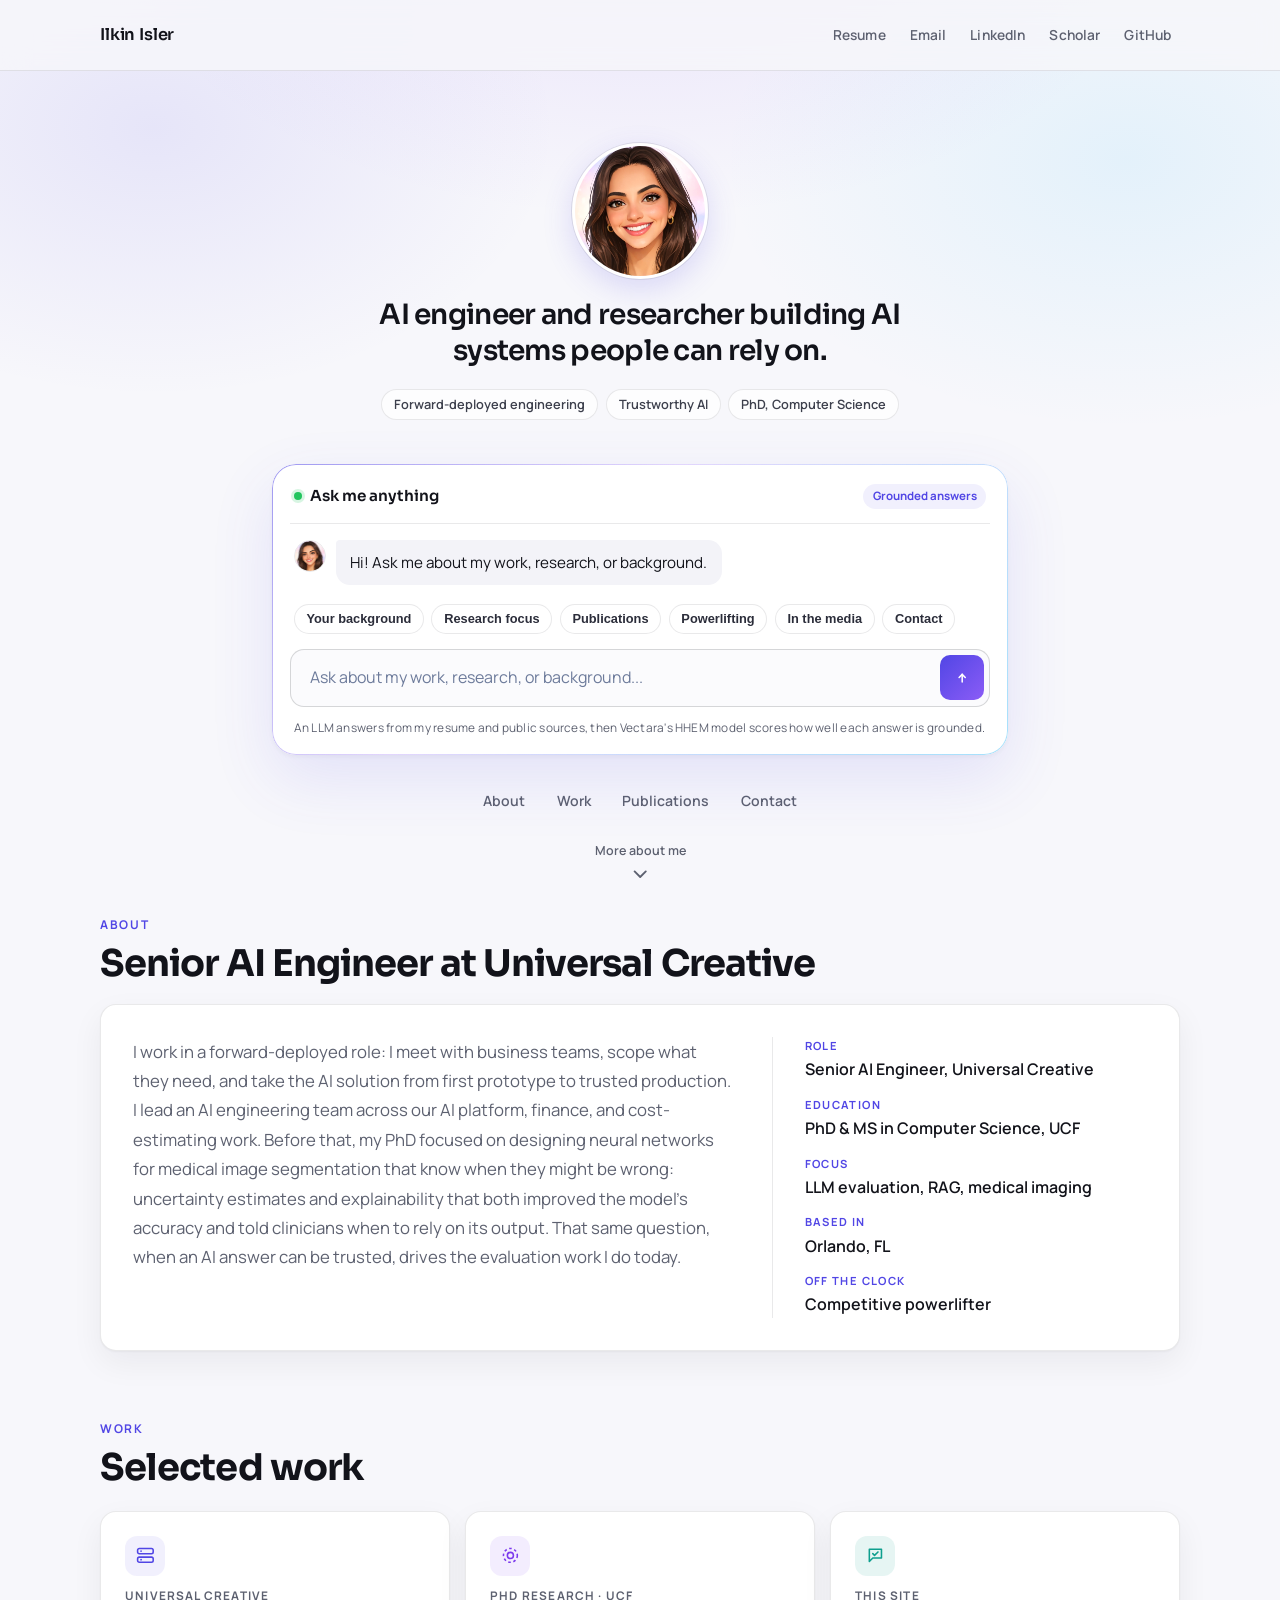
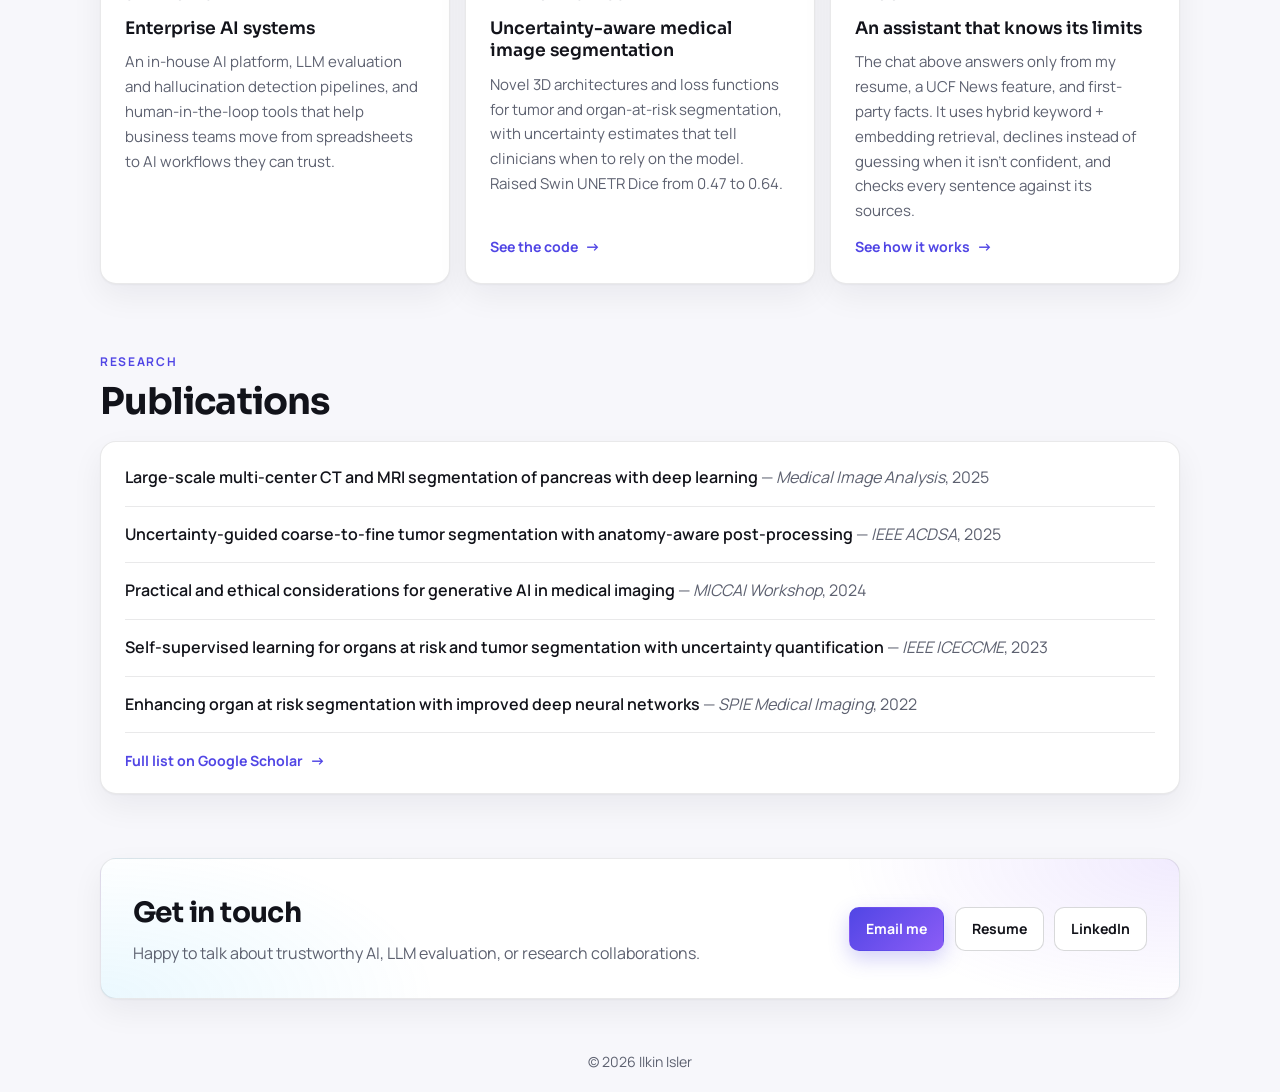
==== index.html @ 2ed6d200 "Add a 'More about me' scroll cue that fades once the visitor scrolls Co-Authored-By: Claude Opus 5.5" ====
<!doctype html>
<html lang="en">
<head>
  <meta charset="utf-8">
  <meta http-equiv="X-UA-Compatible" content="IE=edge">
  <meta name="viewport" content="width=device-width, initial-scale=1">
  <title>Ilkin Isler | AI Engineer &amp; Researcher</title>
  <meta name="description" content="Ilkin Isler is an AI engineer and researcher working on trustworthy AI, LLM evaluation, and medical imaging.">

  <link rel="apple-touch-icon" sizes="180x180" href="favicons/apple-icon-180x180.png">
  <link rel="icon" type="image/png" sizes="32x32" href="favicons/favicon-32x32.png">
  <link rel="icon" type="image/png" sizes="16x16" href="favicons/favicon-16x16.png">
  <meta name="theme-color" content="#f7f7fb">

  <link rel="preconnect" href="https://fonts.googleapis.com">
  <link rel="preconnect" href="https://fonts.gstatic.com" crossorigin>
  <link href="https://fonts.googleapis.com/css2?family=Manrope:wght@400;500;600;700;800&family=Sora:wght@500;600;700;800&display=swap" rel="stylesheet">

  <link rel="stylesheet" href="css/main.css?v=20261013w">
  <script src="js/chat-config.js?v=20261013w"></script>
  <script src="js/main.js?v=20261013w" defer></script>
</head>
<body data-page="home">
  <div data-include="navbar.html"></div>

  <main class="page-frame" id="top">
    <div class="site-shell">
      <section class="hero" aria-label="Introduction and assistant">
        <div class="hero-intro">
          <div class="hero-visual">
            <img src="assets/avatar-main.jpg" alt="Portrait of Ilkin Isler">
          </div>
          <h1 class="hero-title">AI engineer and researcher building AI systems people can rely on.</h1>
          <ul class="hero-tags" aria-label="Focus areas">
            <li>Forward-deployed engineering</li>
            <li>Trustworthy AI</li>
            <li>PhD, Computer Science</li>
          </ul>
        </div>

        <div class="chat-panel" id="chat" data-bio-chatbot>
          <div class="chat-panel-head">
            <span class="chat-status" aria-hidden="true"></span>
            <span class="chat-panel-title">Ask me anything</span>
            <span class="chat-panel-badge">Grounded answers</span>
          </div>

          <div class="chat-welcome">
            <img class="chat-avatar" src="assets/avatar-main.jpg" alt="" aria-hidden="true">
            <p class="chat-intro" data-chat-intro>
              Hi! Ask me about my work, research, or background.
            </p>
          </div>

          <ul class="chat-log" data-chat-log aria-live="polite" aria-label="Chat messages" hidden></ul>

          <div class="chat-suggestions" aria-label="Suggested questions">
            <button type="button" class="command-shortcut" data-chat-suggestion="Can you tell me about your background?">Your background</button>
            <button type="button" class="command-shortcut" data-chat-suggestion="What is your research focus?">Research focus</button>
            <button type="button" class="command-shortcut" data-chat-suggestion="Where can I see your publications?">Publications</button>
            <button type="button" class="command-shortcut" data-chat-suggestion="How much can you deadlift?">Powerlifting</button>
            <button type="button" class="command-shortcut" data-chat-suggestion="Where can I see your media links?">In the media</button>
            <button type="button" class="command-shortcut" data-chat-suggestion="How can I contact you?">Contact</button>
          </div>

          <form class="chat-form" data-chat-form>
            <label class="sr-only" for="chat-input">Ask a question</label>
            <input id="chat-input" class="chat-input" data-chat-input type="text" placeholder="Ask about my work, research, or background..." autocomplete="off" required>
            <button class="chat-send" type="submit" aria-label="Send message">
              <svg viewBox="0 0 24 24" fill="none" aria-hidden="true">
                <path d="M12 17V7" stroke="currentColor" stroke-width="2" stroke-linecap="round"/>
                <path d="M8 11l4-4 4 4" stroke="currentColor" stroke-width="2" stroke-linecap="round" stroke-linejoin="round"/>
              </svg>
            </button>
          </form>

          <p class="chat-source-note" data-chat-source-note>
            Answers come only from my resume, a UCF News feature, and first-party facts, and it says so when it doesn&rsquo;t know.
          </p>
        </div>

        <nav class="jump-nav" aria-label="Page sections">
          <a href="#now">About</a>
          <a href="#work">Work</a>
          <a href="#publications">Publications</a>
          <a href="#contact">Contact</a>
        </nav>

        <a class="scroll-cue" href="#now" aria-label="Scroll down to learn more">
          <span>More about me</span>
          <svg viewBox="0 0 24 24" fill="none" aria-hidden="true">
            <path d="M6 9l6 6 6-6" stroke="currentColor" stroke-width="2" stroke-linecap="round" stroke-linejoin="round"/>
          </svg>
        </a>
      </section>

      <section class="section reveal" id="now" aria-labelledby="now-title">
        <span class="section-eyebrow">About</span>
        <h2 class="section-title" id="now-title">Senior AI Engineer at Universal Creative</h2>

        <div class="card about-card">
          <p class="about-text">
            I work in a forward-deployed role: I meet with business teams, scope what they need, and take the AI
            solution from first prototype to trusted production. I lead an AI engineering team across our AI platform,
            finance, and cost-estimating work. Before that, my PhD focused on designing neural networks for medical image
            segmentation that know when they might be wrong: uncertainty estimates and explainability that both improved
            the model's accuracy and told clinicians when to rely on its output. That same question, when an AI answer
            can be trusted, drives the evaluation work I do today.
          </p>

          <dl class="about-facts" aria-label="At a glance">
            <div><dt>Role</dt><dd>Senior AI Engineer, Universal Creative</dd></div>
            <div><dt>Education</dt><dd>PhD &amp; MS in Computer Science, UCF</dd></div>
            <div><dt>Focus</dt><dd>LLM evaluation, RAG, medical imaging</dd></div>
            <div><dt>Based in</dt><dd>Orlando, FL</dd></div>
            <div><dt>Off the clock</dt><dd>Competitive powerlifter</dd></div>
          </dl>
        </div>
      </section>

      <section class="section reveal" id="work" aria-labelledby="work-title">
        <span class="section-eyebrow">Work</span>
        <h2 class="section-title" id="work-title">Selected work</h2>

        <div class="feature-grid">
          <article class="card feature-card">
            <span class="feature-icon" aria-hidden="true"><svg viewBox="0 0 24 24" fill="none"><rect x="3" y="4" width="18" height="6" rx="2" stroke="currentColor" stroke-width="1.8"/><rect x="3" y="14" width="18" height="6" rx="2" stroke="currentColor" stroke-width="1.8"/><circle cx="7" cy="7" r="1" fill="currentColor"/><circle cx="7" cy="17" r="1" fill="currentColor"/></svg></span>
            <span class="feature-meta">Universal Creative</span>
            <h3 class="feature-name">Enterprise AI systems</h3>
            <p class="feature-text">
              An in-house AI platform, LLM evaluation and hallucination detection pipelines, and human-in-the-loop tools
              that help business teams move from spreadsheets to AI workflows they can trust.
            </p>
          </article>

          <article class="card feature-card">
            <span class="feature-icon violet" aria-hidden="true"><svg viewBox="0 0 24 24" fill="none"><circle cx="12" cy="12" r="8" stroke="currentColor" stroke-width="1.8" stroke-dasharray="3 3"/><circle cx="12" cy="12" r="3.5" stroke="currentColor" stroke-width="1.8"/></svg></span>
            <span class="feature-meta">PhD research &middot; UCF</span>
            <h3 class="feature-name">Uncertainty-aware medical image segmentation</h3>
            <p class="feature-text">
              Novel 3D architectures and loss functions for tumor and organ-at-risk segmentation, with uncertainty
              estimates that tell clinicians when to rely on the model. Raised Swin UNETR Dice from 0.47 to 0.64.
            </p>
            <a class="card-link" href="https://github.com/ilkinisler/CoarseToFineSegmentation" target="_blank" rel="noopener">See the code</a>
          </article>

          <article class="card feature-card">
            <span class="feature-icon teal" aria-hidden="true"><svg viewBox="0 0 24 24" fill="none"><path d="M5 5h14v10H9l-4 4V5z" stroke="currentColor" stroke-width="1.8" stroke-linejoin="round"/><path d="M9 10l2 2 4-4" stroke="currentColor" stroke-width="1.8" stroke-linecap="round" stroke-linejoin="round"/></svg></span>
            <span class="feature-meta">This site</span>
            <h3 class="feature-name">An assistant that knows its limits</h3>
            <p class="feature-text">
              The chat above answers only from my resume, a UCF News feature, and first-party facts. It uses hybrid
              keyword + embedding retrieval, declines instead of guessing when it isn't confident, and checks every
              sentence against its sources.
            </p>
            <a class="card-link" href="https://github.com/ilkinisler/ilkinisler.github.io" target="_blank" rel="noopener">See how it works</a>
          </article>
        </div>
      </section>

      <section class="section reveal" id="publications" aria-labelledby="publications-title">
        <span class="section-eyebrow">Research</span>
        <h2 class="section-title" id="publications-title">Publications</h2>

        <div class="card content-card">
          <ul class="timeline">
            <li><a href="https://doi.org/10.1016/j.media.2024.103382" target="_blank" rel="noopener">Large-scale multi-center CT and MRI segmentation of pancreas with deep learning</a> &mdash; <em>Medical Image Analysis</em>, 2025</li>
            <li><a href="https://doi.org/10.48550/arXiv.2504.12215" target="_blank" rel="noopener">Uncertainty-guided coarse-to-fine tumor segmentation with anatomy-aware post-processing</a> &mdash; <em>IEEE ACDSA</em>, 2025</li>
            <li><a href="https://doi.org/10.1007/978-3-031-72787-0_17" target="_blank" rel="noopener">Practical and ethical considerations for generative AI in medical imaging</a> &mdash; <em>MICCAI Workshop</em>, 2024</li>
            <li><a href="https://doi.org/10.1109/ICECCME57830.2023.10252269" target="_blank" rel="noopener">Self-supervised learning for organs at risk and tumor segmentation with uncertainty quantification</a> &mdash; <em>IEEE ICECCME</em>, 2023</li>
            <li><a href="https://doi.org/10.1117/12.2611498" target="_blank" rel="noopener">Enhancing organ at risk segmentation with improved deep neural networks</a> &mdash; <em>SPIE Medical Imaging</em>, 2022</li>
          </ul>
          <a class="card-link" href="https://scholar.google.com/citations?user=ZgPdlJ0AAAAJ&amp;hl=en" target="_blank" rel="noopener">Full list on Google Scholar</a>
        </div>
      </section>

      <section class="section reveal" id="contact" aria-label="Contact">
        <div class="card contact-band">
          <div>
            <h2 class="cta-title">Get in touch</h2>
            <p class="cta-copy">Happy to talk about trustworthy AI, LLM evaluation, or research collaborations.</p>
          </div>
          <div class="cta-actions">
            <a class="button primary" href="mailto:ilkinisler@gmail.com">Email me</a>
            <a class="button secondary" href="assets/Ilkin_Isler_Resume.pdf" target="_blank" rel="noopener">Resume</a>
            <a class="button secondary" href="https://www.linkedin.com/in/ilkinsevgiisler" target="_blank" rel="noopener">LinkedIn</a>
          </div>
        </div>
      </section>

    </div>
  </main>

  <div data-include="footer.html"></div>
</body>
</html>
---- css/main.css ----
:root {
  --bg: #f8f9ff;
  --bg-soft: #f2f5ff;
  --surface: rgba(255, 255, 255, 0.8);
  --surface-strong: #ffffff;
  --text: #111a2c;
  --text-muted: #54617a;
  --line: rgba(16, 28, 52, 0.14);
  --line-strong: rgba(16, 28, 52, 0.24);
  --accent: #2f73ff;
  --accent-cyan: #4ac2ff;
  --accent-rose: #ff709f;
  --accent-gold: #ffb661;
  --shadow-lg: 0 24px 56px rgba(16, 28, 52, 0.14);
  --shadow-md: 0 14px 32px rgba(16, 28, 52, 0.11);
  --shadow-sm: 0 8px 18px rgba(16, 28, 52, 0.1);
  --radius-xl: 32px;
  --radius-lg: 22px;
  --radius-md: 16px;
  --radius-sm: 12px;
  --content-width: 1180px;
  --transition: 220ms ease;
}

* {
  box-sizing: border-box;
}

html {
  scroll-behavior: smooth;
}

body {
  margin: 0;
  min-height: 100vh;
  font-family: "Manrope", "Segoe UI", sans-serif;
  color: var(--text);
  background:
    radial-gradient(56rem 32rem at 6% 12%, rgba(106, 185, 255, 0.26), transparent 58%),
    radial-gradient(42rem 30rem at 95% 18%, rgba(255, 127, 194, 0.22), transparent 60%),
    radial-gradient(32rem 24rem at 52% 84%, rgba(255, 192, 117, 0.2), transparent 62%),
    linear-gradient(180deg, #fbfdff 0%, #f5f7ff 100%);
  line-height: 1.58;
}

body.no-scroll {
  overflow: hidden;
}

::selection {
  background: rgba(47, 115, 255, 0.1);
}

img {
  max-width: 100%;
  display: block;
}

a {
  color: inherit;
  text-decoration: none;
}

a:focus-visible,
button:focus-visible,
input:focus-visible {
  outline: 3px solid rgba(47, 115, 255, 0.45);
  outline-offset: 3px;
}

.sr-only {
  position: absolute;
  width: 1px;
  height: 1px;
  padding: 0;
  margin: -1px;
  overflow: hidden;
  clip: rect(0, 0, 0, 0);
  white-space: nowrap;
  border: 0;
}

.site-shell {
  width: min(var(--content-width), calc(100% - 2.4rem));
  margin-inline: auto;
}

.page-frame {
  padding-top: calc(var(--header-offset, 0px) + 0.5rem);
  padding-bottom: 1.8rem;
}

.section {
  margin-top: clamp(2.2rem, 4vw, 4.2rem);
}

.hero + .section {
  margin-top: clamp(1.15rem, 2vw, 1.9rem);
}

.section-eyebrow {
  display: inline-flex;
  align-items: center;
  gap: 0.5rem;
  border-radius: 999px;
  border: 1px solid rgba(68, 81, 111, 0.2);
  background: rgba(255, 255, 255, 0.82);
  color: #44516f;
  font-size: 0.78rem;
  font-weight: 700;
  letter-spacing: 0.1em;
  text-transform: uppercase;
  padding: 0.35rem 0.74rem;
}

.section-title {
  margin: 0.92rem 0 0.8rem;
  font-family: "Sora", "Avenir Next", sans-serif;
  font-size: clamp(1.7rem, 3vw, 2.5rem);
  line-height: 1.16;
  letter-spacing: -0.02em;
  font-weight: 600;
}

.section-lead {
  margin: 0;
  color: var(--text-muted);
  max-width: 72ch;
}

.card {
  border: 1px solid var(--line);
  border-radius: var(--radius-lg);
  background: var(--surface);
  box-shadow: var(--shadow-md);
  backdrop-filter: blur(10px);
}

.reveal {
  opacity: 0;
  transform: translateY(20px);
  transition: opacity 540ms ease, transform 540ms ease;
}

.reveal.is-visible {
  opacity: 1;
  transform: translateY(0);
}

.site-header {
  position: fixed;
  inset: 0 0 auto 0;
  z-index: 90;
  background: rgba(248, 250, 255, 0.84);
  backdrop-filter: blur(14px);
  border-bottom: 1px solid rgba(26, 37, 62, 0.12);
}

.nav-wrap {
  min-height: 4.4rem;
  display: flex;
  align-items: center;
  justify-content: space-between;
  gap: 1rem;
}

.brand {
  display: inline-flex;
  align-items: center;
  gap: 0.65rem;
  font-family: "Sora", "Avenir Next", sans-serif;
  font-size: 1.02rem;
  font-weight: 650;
  letter-spacing: -0.01em;
  color: #111a2c;
}

.brand-dot {
  width: 1.1rem;
  height: 1.1rem;
  border-radius: 50%;
  background: linear-gradient(145deg, var(--accent), var(--accent-rose));
  box-shadow: 0 0 0 8px rgba(47, 115, 255, 0.08);
}

.nav-toggle {
  display: none;
  width: 2.7rem;
  height: 2.7rem;
  border: 1px solid var(--line);
  border-radius: 999px;
  background: rgba(255, 255, 255, 0.9);
  color: #1a2647;
  align-items: center;
  justify-content: center;
  cursor: pointer;
}

.nav-toggle-line {
  display: block;
  width: 1.05rem;
  height: 2px;
  border-radius: 20px;
  background: #1a2340;
  transition: transform var(--transition), opacity var(--transition);
}

.nav-toggle-line + .nav-toggle-line {
  margin-top: 4px;
}

.site-nav {
  display: flex;
  align-items: center;
  gap: 0.38rem;
  flex-wrap: nowrap;
  justify-content: flex-end;
}

.site-nav-link {
  border-radius: 999px;
  padding: 0.53rem 0.9rem;
  color: #36415e;
  font-size: 0.92rem;
  font-weight: 600;
  white-space: nowrap;
  transition: color var(--transition), background var(--transition), box-shadow var(--transition);
}

.site-nav-link:hover {
  color: #111a2c;
  background: rgba(255, 255, 255, 0.95);
}

.site-nav-link.active {
  color: #102149;
  background: linear-gradient(120deg, rgba(108, 176, 255, 0.34), rgba(255, 144, 202, 0.3));
  box-shadow: inset 0 0 0 1px rgba(47, 115, 255, 0.25);
}

.site-nav-link.nav-pill {
  color: #102149;
  background: linear-gradient(120deg, rgba(47, 115, 255, 0.18), rgba(74, 194, 255, 0.18));
  border: 1px solid rgba(47, 115, 255, 0.3);
}

.header-actions {
  display: none;
  align-items: center;
  gap: 0.4rem;
  margin-left: auto;
  flex-wrap: nowrap;
}

body[data-page="home"] .header-actions {
  display: inline-flex;
}

.header-action {
  min-height: 2rem;
  border-radius: 999px;
  border: 1px solid rgba(33, 47, 78, 0.2);
  background: rgba(255, 255, 255, 0.92);
  color: #1f315b;
  display: inline-flex;
  align-items: center;
  justify-content: center;
  font-size: 0.78rem;
  font-weight: 700;
  letter-spacing: 0.01em;
  line-height: 1;
  white-space: nowrap;
  padding: 0.45rem 0.7rem;
  transition: transform var(--transition), box-shadow var(--transition), border-color var(--transition), background var(--transition);
}

.header-action svg {
  width: 1rem;
  height: 1rem;
}

.header-action:hover {
  transform: translateY(-1px);
  border-color: rgba(47, 115, 255, 0.36);
  box-shadow: 0 8px 16px rgba(21, 35, 66, 0.14);
  background: #ffffff;
}

.header-action-linkedin {
  color: #0a66c2;
}

.hero {
  position: relative;
  overflow: hidden;
  padding:
    clamp(1.95rem, 4.8vw, 3.8rem)
    clamp(1.95rem, 4.8vw, 3.8rem)
    clamp(1.1rem, 2.2vw, 1.75rem);
  border-radius: var(--radius-xl);
  border: 1px solid rgba(27, 37, 63, 0.13);
  background:
    radial-gradient(40rem 20rem at 85% -8%, rgba(255, 150, 207, 0.3), transparent 60%),
    radial-gradient(30rem 18rem at 10% 0%, rgba(117, 194, 255, 0.32), transparent 62%),
    rgba(255, 255, 255, 0.74);
  box-shadow: var(--shadow-lg);
  text-align: center;
}

.hero::before,
.hero::after {
  content: "";
  position: absolute;
  border-radius: 50%;
  filter: blur(44px);
  pointer-events: none;
}

.hero::before {
  width: 13rem;
  height: 13rem;
  left: -2.4rem;
  bottom: -3.3rem;
  background: rgba(74, 194, 255, 0.34);
  animation: float-orb 14s ease-in-out infinite;
}

.hero::after {
  width: 16rem;
  height: 16rem;
  right: -4rem;
  top: -4rem;
  background: rgba(255, 112, 159, 0.25);
  animation: float-orb 17s ease-in-out infinite reverse;
}

.hero-inner {
  position: relative;
  z-index: 1;
}

.hero-pretitle {
  margin: 0 0 0.86rem;
  color: #4f5f83;
  font-size: 0.78rem;
  font-weight: 650;
  letter-spacing: 0.08em;
  text-transform: uppercase;
}

.hero-title {
  margin: 0;
  font-family: "Sora", "Avenir Next", sans-serif;
  font-size: clamp(2.24rem, 8vw, 5.24rem);
  line-height: 0.96;
  letter-spacing: -0.04em;
}

.hero-title .gradient {
  background: linear-gradient(120deg, #17306b 0%, #2f73ff 42%, #ff709f 100%);
  -webkit-background-clip: text;
  background-clip: text;
  color: transparent;
}

.hero-subtitle {
  margin: 1.95rem auto 0;
  max-width: 62ch;
  color: #3a4a6d;
  font-size: clamp(1rem, 2.2vw, 1.16rem);
  line-height: 1.55;
}

.hero-visual-wrap {
  margin: clamp(1.5rem, 3.2vw, 2.6rem) auto 0.7rem;
  width: min(23rem, 86%);
  position: relative;
  user-select: none;
}

.hero-visual-glow {
  position: absolute;
  inset: 12% 10%;
  border-radius: 50%;
  background: radial-gradient(circle at 30% 30%, rgba(98, 170, 255, 0.32), rgba(255, 144, 206, 0.24) 50%, transparent 72%);
  filter: blur(18px);
  z-index: 0;
  pointer-events: none;
}

.hero-visual {
  margin: 0 auto;
  width: clamp(13.5rem, 33vw, 18.2rem);
  aspect-ratio: 1;
  border-radius: 50%;
  border: 1px solid rgba(35, 49, 82, 0.12);
  background: #ffffff;
  box-shadow: 0 18px 38px rgba(16, 29, 61, 0.16);
  position: relative;
  overflow: hidden;
  z-index: 2;
  animation: float-card 7.5s ease-in-out infinite;
}

.hero-visual::before {
  display: none;
}

.hero-visual img {
  position: absolute;
  inset: 0;
  width: 100%;
  height: 100%;
  object-fit: cover;
  object-position: center 22%;
  z-index: 1;
  filter: saturate(1.04) contrast(1.04);
  user-select: none;
  -webkit-user-drag: none;
}

.hero-pretitle,
.hero-title,
.hero-subtitle,
.chat-intro,
.chat-source-note {
  user-select: none;
}

.chatbot-shell {
  margin-top: 0.92rem;
  padding: 0.92rem;
  border: 1px solid rgba(35, 47, 79, 0.2);
  box-shadow: 0 14px 34px rgba(17, 28, 52, 0.13);
}

.hero-chat {
  margin: clamp(1.14rem, 2.7vw, 1.92rem) auto 0;
  width: min(50rem, 100%);
  text-align: left;
  background: linear-gradient(180deg, rgba(255, 255, 255, 0.92), rgba(248, 252, 255, 0.92));
  border: 1px solid rgba(30, 44, 78, 0.24);
  box-shadow: 0 18px 42px rgba(14, 25, 52, 0.16);
}

.chatbot-head {
  display: flex;
  align-items: center;
  justify-content: space-between;
  gap: 0.76rem;
  flex-wrap: wrap;
  margin-bottom: 0.38rem;
}

.chatbot-title {
  margin: 0;
  font-family: "Sora", "Avenir Next", sans-serif;
  font-size: 1.05rem;
  font-weight: 650;
  letter-spacing: -0.01em;
}

.chatbot-subtitle {
  margin: 0.14rem 0 0;
  color: #62708d;
  font-size: 0.84rem;
  max-width: 58ch;
}

.assistant-badge {
  display: inline-flex;
  align-items: center;
  border-radius: 999px;
  border: 1px solid rgba(38, 76, 163, 0.26);
  background: linear-gradient(120deg, rgba(47, 115, 255, 0.16), rgba(74, 194, 255, 0.12));
  color: #214188;
  font-size: 0.74rem;
  font-weight: 750;
  letter-spacing: 0.05em;
  text-transform: uppercase;
  padding: 0.3rem 0.58rem;
}

.chat-log {
  margin: 0.6rem 0 0;
  padding: 0;
  list-style: none;
  min-height: 0;
  max-height: 13.5rem;
  overflow: auto;
  display: grid;
  gap: 0.4rem;
}

.chat-intro {
  margin: 0.1rem 0 0.55rem;
  color: #2b3d66;
  font-size: 0.95rem;
  line-height: 1.55;
  text-align: center;
  max-width: 58ch;
  margin-inline: auto;
}

.chat-source-note {
  margin: 0 0 0.56rem;
  color: #5b6988;
  font-size: 0.74rem;
  text-align: center;
  letter-spacing: 0.02em;
}

.chat-row {
  display: flex;
}

.chat-row.user {
  justify-content: flex-end;
}

.chat-row.bot {
  justify-content: flex-start;
}

.chat-bubble {
  max-width: min(80ch, 88%);
  border-radius: 12px;
  border: 1px solid rgba(30, 42, 73, 0.18);
  background: rgba(255, 255, 255, 0.9);
  padding: 0.62rem 0.74rem;
}

.chat-row.user .chat-bubble {
  background: linear-gradient(120deg, rgba(47, 115, 255, 0.14), rgba(74, 194, 255, 0.14));
  border-color: rgba(47, 115, 255, 0.3);
}

.chat-text {
  margin: 0;
  color: #24345b;
  font-size: 0.87rem;
}

.chat-meta {
  margin-top: 0.46rem;
  display: grid;
  gap: 0.34rem;
}

.chat-citations {
  margin: 0;
  color: #4d6087;
  font-size: 0.74rem;
  line-height: 1.42;
}

.chat-citation {
  display: inline-flex;
  align-items: center;
  border-radius: 999px;
  border: 1px solid rgba(39, 68, 133, 0.2);
  background: rgba(255, 255, 255, 0.95);
  color: #2d4270;
  font-size: 0.7rem;
  font-weight: 700;
  padding: 0.2rem 0.52rem;
}

.chat-support {
  display: flex;
  flex-wrap: wrap;
  gap: 0.32rem;
}

.chat-support-chip {
  display: inline-flex;
  align-items: center;
  border-radius: 999px;
  font-size: 0.68rem;
  font-weight: 700;
  padding: 0.18rem 0.48rem;
  border: 1px solid rgba(34, 66, 132, 0.2);
  color: #27437d;
  background: rgba(233, 242, 255, 0.72);
}

.chat-support-chip.low {
  border-color: rgba(171, 97, 94, 0.28);
  color: #874544;
  background: rgba(255, 233, 232, 0.78);
}

.chat-support-chip.ok {
  border-color: rgba(51, 113, 77, 0.24);
  color: #2d6446;
  background: rgba(224, 245, 232, 0.82);
}

.chat-notice {
  color: #51648d;
  font-size: 0.73rem;
}

.chat-links {
  margin-top: 0.42rem;
  display: flex;
  flex-wrap: wrap;
  gap: 0.42rem;
}

.chat-link {
  display: inline-flex;
  align-items: center;
  border-radius: 999px;
  border: 1px solid rgba(32, 70, 151, 0.26);
  background: rgba(255, 255, 255, 0.9);
  color: #20479b;
  font-size: 0.78rem;
  font-weight: 700;
  padding: 0.3rem 0.56rem;
}

.chat-link:hover {
  background: #ffffff;
}

.chat-suggestions {
  margin-top: 0.2rem;
  display: flex;
  flex-wrap: wrap;
  gap: 0.45rem;
  justify-content: center;
}

.command-shortcut {
  border: 1px solid rgba(39, 72, 145, 0.2);
  background: #ffffff;
  color: #223a6e;
  border-radius: 999px;
  padding: 0.42rem 0.74rem;
  font-size: 0.79rem;
  font-weight: 600;
  box-shadow: 0 4px 12px rgba(46, 74, 139, 0.08);
  cursor: pointer;
  transition: background var(--transition), transform var(--transition), border-color var(--transition), box-shadow var(--transition);
}

.command-shortcut:hover {
  background: rgba(255, 255, 255, 0.96);
  border-color: rgba(47, 115, 255, 0.32);
  transform: translateY(-1px);
  box-shadow: 0 7px 16px rgba(46, 74, 139, 0.16);
}

.command-shortcut:disabled,
.quick-card:disabled {
  opacity: 0.62;
  cursor: wait;
  transform: none;
  box-shadow: none;
}

.chat-form {
  margin-top: 0.76rem;
  display: flex;
  align-items: center;
  gap: 0.48rem;
  border: 1px solid rgba(33, 50, 87, 0.24);
  border-radius: 14px;
  background: rgba(255, 255, 255, 0.98);
  padding: 0.32rem;
  box-shadow: inset 0 1px 0 rgba(255, 255, 255, 0.8), 0 8px 18px rgba(21, 36, 70, 0.08);
}

.chat-input {
  min-width: 0;
  flex: 1;
  border: 0;
  border-radius: 999px;
  background: transparent;
  color: #142349;
  padding: 0.66rem 0.88rem;
  font: inherit;
}

.chat-input::placeholder {
  color: #6d7b9b;
}

.chat-send {
  border: 1px solid rgba(47, 115, 255, 0.34);
  width: 2.8rem;
  height: 2.8rem;
  border-radius: 50%;
  background: linear-gradient(120deg, var(--accent), #3f9bff);
  color: #fff;
  display: inline-flex;
  align-items: center;
  justify-content: center;
  padding: 0;
  cursor: pointer;
  transition: transform var(--transition), filter var(--transition), box-shadow var(--transition);
}

.chat-send svg {
  width: 1.15rem;
  height: 1.15rem;
}

.chat-send:hover {
  filter: brightness(1.03);
  transform: translateY(-1px);
  box-shadow: 0 8px 18px rgba(47, 115, 255, 0.28);
}

.chat-send:disabled {
  opacity: 0.6;
  cursor: wait;
  transform: none;
  box-shadow: none;
}

.quick-actions-strip {
  margin-top: clamp(1.15rem, 2.2vw, 1.8rem);
}

.quick-grid {
  margin-top: 0;
  display: grid;
  gap: 0.5rem;
  grid-template-columns: repeat(6, minmax(0, 8.75rem));
  justify-content: center;
  width: fit-content;
  max-width: 100%;
  margin-inline: auto;
}

.quick-card {
  appearance: none;
  font: inherit;
  color: inherit;
  cursor: pointer;
  text-decoration: none;
  border: 1px solid rgba(34, 45, 76, 0.16);
  border-radius: 14px;
  background: rgba(255, 255, 255, 0.76);
  padding: 0.55rem 0.5rem;
  display: flex;
  flex-direction: column;
  align-items: center;
  text-align: center;
  gap: 0.34rem;
  min-height: 5.35rem;
  box-shadow: var(--shadow-sm);
  transition: transform var(--transition), box-shadow var(--transition), border-color var(--transition);
}

.quick-card:not(:disabled):hover {
  transform: translateY(-3px);
  border-color: rgba(47, 115, 255, 0.3);
  box-shadow: 0 14px 30px rgba(15, 27, 57, 0.16);
}

.quick-icon {
  width: 1.7rem;
  height: 1.7rem;
  border-radius: 0.72rem;
  display: inline-flex;
  align-items: center;
  justify-content: center;
  color: #20335f;
  background: linear-gradient(120deg, rgba(108, 176, 255, 0.35), rgba(255, 137, 194, 0.25));
  transition: transform var(--transition), box-shadow var(--transition);
}

.quick-card:not(:disabled):hover .quick-icon {
  transform: translateY(-1px);
  box-shadow: 0 8px 15px rgba(56, 86, 158, 0.2);
}

.quick-icon svg {
  width: 0.86rem;
  height: 0.86rem;
}

.quick-title {
  display: block;
  margin: 0;
  font-family: "Sora", "Avenir Next", sans-serif;
  font-size: 0.84rem;
}

.quick-description {
  margin: 0;
  color: #566485;
  font-size: 0.68rem;
  line-height: 1.28;
  font-weight: 600;
}

.page-hero {
  position: relative;
  overflow: hidden;
  border: 1px solid rgba(34, 45, 76, 0.14);
  border-radius: var(--radius-xl);
  box-shadow: var(--shadow-md);
  background:
    radial-gradient(28rem 20rem at 10% 0%, rgba(108, 176, 255, 0.24), transparent 62%),
    radial-gradient(24rem 20rem at 90% 30%, rgba(255, 137, 194, 0.2), transparent 64%),
    rgba(255, 255, 255, 0.76);
  padding: clamp(1.8rem, 4vw, 3.2rem);
}

.page-hero h1 {
  margin: 0.45rem 0 0;
  font-family: "Sora", "Avenir Next", sans-serif;
  font-size: clamp(2rem, 5vw, 3.3rem);
  line-height: 1.05;
  letter-spacing: -0.03em;
}

.page-hero p {
  margin: 0.95rem 0 0;
  color: #435374;
  max-width: 68ch;
}

.page-home-return {
  display: flex;
  justify-content: flex-start;
  margin: 0.15rem 0 0.9rem;
}

.page-home-link {
  width: 2.7rem;
  height: 2.7rem;
  border-radius: 50%;
  padding: 0;
  display: inline-flex;
  align-items: center;
  justify-content: center;
  font-size: 1.45rem;
  font-weight: 800;
  line-height: 1;
  border-color: rgba(29, 44, 78, 0.28);
  background: rgba(255, 255, 255, 0.94);
}

.research-hero h1 {
  font-size: clamp(1.8rem, 4.5vw, 2.85rem);
  line-height: 1.08;
}

.two-col {
  display: grid;
  grid-template-columns: repeat(2, minmax(0, 1fr));
  gap: 1rem;
  margin-top: 1rem;
}

.three-col {
  display: grid;
  grid-template-columns: repeat(3, minmax(0, 1fr));
  gap: 1rem;
  margin-top: 1rem;
}

.content-card {
  padding: 1.2rem;
}

.content-card h2,
.content-card h3 {
  margin: 0;
  font-family: "Sora", "Avenir Next", sans-serif;
  font-size: 1.08rem;
}

.content-card p {
  margin: 0.72rem 0 0;
  color: #4d5d7f;
}

.tag-row {
  margin-top: 0.86rem;
  display: flex;
  flex-wrap: wrap;
  gap: 0.45rem;
}

.tag {
  display: inline-flex;
  align-items: center;
  border-radius: 999px;
  background: rgba(47, 115, 255, 0.13);
  color: #1c3571;
  border: 1px solid rgba(47, 115, 255, 0.2);
  box-shadow: 0 4px 12px rgba(120, 120, 200, 0.15);
  font-size: 0.74rem;
  font-weight: 700;
  letter-spacing: 0.02em;
  padding: 0.3rem 0.6rem;
}

.timeline {
  margin: 0;
  padding: 0;
  list-style: none;
  display: grid;
  gap: 0.9rem;
}

.timeline li {
  position: relative;
  padding-left: 1.3rem;
  color: #445474;
}

.timeline li::before {
  content: "";
  position: absolute;
  left: 0;
  top: 0.38rem;
  width: 0.62rem;
  height: 0.62rem;
  border-radius: 999px;
  background: linear-gradient(130deg, var(--accent), var(--accent-rose));
  box-shadow: 0 0 0 5px rgba(47, 115, 255, 0.12);
}

.kv-grid {
  margin: 0;
  display: grid;
  grid-template-columns: auto 1fr;
  row-gap: 0.65rem;
  column-gap: 1rem;
}

.kv-grid dt {
  font-weight: 700;
  color: #223359;
}

.kv-grid dd {
  margin: 0;
  color: #4b5b7e;
}

.feature-grid {
  display: grid;
  gap: 0.95rem;
  grid-template-columns: repeat(3, minmax(0, 1fr));
  margin-top: 1.3rem;
}

.feature-card {
  padding: 1.25rem;
  display: flex;
  flex-direction: column;
  gap: 0.8rem;
  min-height: 16.8rem;
}

.feature-meta {
  font-size: 0.74rem;
  letter-spacing: 0.08em;
  text-transform: uppercase;
  color: #596888;
  font-weight: 700;
}

.feature-name {
  margin: 0;
  font-family: "Sora", "Avenir Next", sans-serif;
  font-size: 1.1rem;
  line-height: 1.3;
}

.feature-text {
  margin: 0;
  color: #4d5d7d;
  font-size: 0.94rem;
}

.card-link {
  margin-top: auto;
  display: inline-flex;
  align-items: center;
  gap: 0.44rem;
  color: #20479b;
  font-size: 0.88rem;
  font-weight: 700;
}

.timeline + .card-link {
  margin-top: 1rem;
}

.card-link::after {
  content: "\2192";
  font-size: 0.95rem;
}

.contact-band {
  margin-top: 1.35rem;
  padding: 1.25rem;
  display: flex;
  align-items: center;
  justify-content: space-between;
  gap: 1rem;
}

.cta-title {
  margin: 0;
  font-family: "Sora", "Avenir Next", sans-serif;
  font-size: clamp(1.1rem, 3vw, 1.5rem);
}

.cta-copy {
  margin: 0.35rem 0 0;
  color: #4f5f80;
}

.cta-actions {
  display: flex;
  gap: 0.65rem;
  flex-wrap: wrap;
}

.button {
  display: inline-flex;
  align-items: center;
  justify-content: center;
  gap: 0.45rem;
  border-radius: 999px;
  font-size: 0.88rem;
  font-weight: 700;
  padding: 0.64rem 1rem;
  border: 1px solid transparent;
  cursor: pointer;
  transition: transform var(--transition), box-shadow var(--transition), background var(--transition), border-color var(--transition);
}

.button:hover {
  transform: translateY(-1px);
}

.button.primary {
  background: linear-gradient(120deg, var(--accent), #3f9bff);
  color: #fff;
  box-shadow: 0 10px 22px rgba(47, 115, 255, 0.3);
}

.button.secondary {
  background: rgba(255, 255, 255, 0.84);
  border-color: rgba(32, 45, 80, 0.2);
  color: #1e2f54;
}

.link-list {
  margin: 0.6rem 0 0;
  padding: 0;
  list-style: none;
  display: grid;
  gap: 0.58rem;
}

.link-list a {
  display: inline-flex;
  align-items: center;
  gap: 0.4rem;
  color: #20479b;
  font-weight: 700;
}

.link-list a:hover {
  text-decoration: underline;
  text-decoration-thickness: 2px;
  text-underline-offset: 2px;
}

.inline-link {
  color: #20479b;
  font-weight: 700;
  text-decoration: underline;
  text-decoration-thickness: 2px;
  text-underline-offset: 2px;
}

.embed-wrap {
  overflow: hidden;
  border-radius: 20px;
  border: 1px solid rgba(31, 43, 73, 0.16);
  box-shadow: var(--shadow-md);
}

.embed-wrap iframe {
  width: 100%;
  min-height: 78vh;
  border: 0;
  background: #fff;
}

.research-focus {
  margin-top: 64px;
}

.research-focus-grid {
  margin-top: 0.84rem;
  align-items: start;
}

.research-domain-card h2,
.research-intent-card h2 {
  font-size: 1.02rem;
}

.research-intent-card {
  background: rgba(255, 255, 255, 0.68);
  box-shadow: 0 8px 18px rgba(17, 28, 52, 0.08);
}

.research-surface {
  background:
    linear-gradient(rgba(255, 255, 255, 0.92), rgba(255, 255, 255, 0.92)) padding-box,
    linear-gradient(135deg, rgba(240, 163, 255, 0.55), rgba(107, 208, 255, 0.45)) border-box;
  border: 1px solid transparent;
}

.cv-hero {
  background:
    radial-gradient(32rem 20rem at 8% 8%, rgba(108, 176, 255, 0.24), transparent 64%),
    radial-gradient(28rem 18rem at 95% 20%, rgba(255, 137, 194, 0.2), transparent 66%),
    linear-gradient(120deg, rgba(255, 255, 255, 0.9), rgba(252, 247, 255, 0.84));
}

.cv-hero h1 {
  margin-top: 0.55rem;
}

.cv-actions {
  margin-top: 1rem;
}

.cv-hero .tag-row {
  margin-top: 0.95rem;
}

.cv-overview {
  margin-top: 0.15rem;
}

.cv-card {
  background:
    linear-gradient(rgba(255, 255, 255, 0.92), rgba(255, 255, 255, 0.92)) padding-box,
    linear-gradient(130deg, rgba(108, 176, 255, 0.26), rgba(255, 137, 194, 0.22)) border-box;
  border: 1px solid transparent;
}

.cv-card h2 {
  font-size: 1.02rem;
}

.cv-kv {
  margin-top: 0.8rem;
  row-gap: 0.72rem;
}

.cv-document-head {
  display: flex;
  align-items: center;
  justify-content: space-between;
  gap: 0.75rem;
  margin-bottom: 0.75rem;
}

.cv-document-title {
  margin: 0;
  font-family: "Sora", "Avenir Next", sans-serif;
  font-size: clamp(1.1rem, 2.6vw, 1.6rem);
  letter-spacing: -0.015em;
}

.cv-embed {
  background:
    linear-gradient(rgba(255, 255, 255, 0.72), rgba(255, 255, 255, 0.72)) padding-box,
    linear-gradient(135deg, rgba(47, 115, 255, 0.2), rgba(255, 112, 159, 0.18)) border-box;
  border: 1px solid transparent;
  padding: 0.35rem;
}

.site-footer {
  margin-top: 0.9rem;
  padding: 0.5rem 0 1.2rem;
  text-align: center;
}

.footer-meta {
  margin: 0;
  color: #47587a;
  font-size: 0.88rem;
}

@keyframes float-card {
  0%,
  100% {
    transform: translateY(0) rotate(0deg);
  }

  50% {
    transform: translateY(-7px) rotate(0.45deg);
  }
}

@keyframes float-orb {
  0%,
  100% {
    transform: translateY(0) translateX(0);
  }

  50% {
    transform: translateY(-12px) translateX(8px);
  }
}

@media (max-width: 1120px) {
  body:not([data-page="home"]) .nav-toggle {
    display: inline-flex;
  }

  body:not([data-page="home"]) .site-nav {
    position: absolute;
    left: 1.2rem;
    right: 1.2rem;
    top: calc(100% + 0.55rem);
    border: 1px solid rgba(33, 44, 74, 0.18);
    border-radius: 18px;
    background: rgba(255, 255, 255, 0.96);
    box-shadow: var(--shadow-md);
    padding: 0.55rem;
    display: grid;
    grid-template-columns: repeat(2, minmax(0, 1fr));
    gap: 0.3rem;
    transform: translateY(-12px);
    opacity: 0;
    pointer-events: none;
    transition: opacity var(--transition), transform var(--transition);
  }

  body:not([data-page="home"]) .site-header[data-open="true"] .site-nav {
    opacity: 1;
    transform: translateY(0);
    pointer-events: auto;
  }

  body:not([data-page="home"]) .site-header[data-open="true"] .nav-toggle-line:nth-child(1) {
    transform: translateY(6px) rotate(45deg);
  }

  body:not([data-page="home"]) .site-header[data-open="true"] .nav-toggle-line:nth-child(2) {
    opacity: 0;
  }

  body:not([data-page="home"]) .site-header[data-open="true"] .nav-toggle-line:nth-child(3) {
    transform: translateY(-6px) rotate(-45deg);
  }

  .quick-grid {
    grid-template-columns: repeat(3, minmax(0, 8.75rem));
  }

  .two-col,
  .three-col,
  .feature-grid {
    grid-template-columns: 1fr;
  }

  .feature-card {
    min-height: auto;
  }
}

@media (max-width: 760px) {
  .site-shell {
    width: min(var(--content-width), calc(100% - 1.2rem));
  }

  .page-frame {
    padding-bottom: 1.45rem;
  }

  .hero {
    padding-inline: 1.08rem;
  }

  .chat-form {
    padding: 0.28rem;
  }

  .chat-log {
    min-height: 10.5rem;
  }

  .quick-grid {
    grid-template-columns: repeat(2, minmax(0, 8.4rem));
    gap: 0.46rem;
  }

  .quick-card {
    min-height: 5.05rem;
  }

  .contact-band,
  .cv-document-head {
    align-items: flex-start;
    flex-direction: column;
  }

  .embed-wrap iframe {
    min-height: 72vh;
  }
}

@media (max-width: 520px) {
  .site-nav {
    grid-template-columns: 1fr;
  }

  .quick-grid {
    width: 100%;
    grid-template-columns: repeat(2, minmax(0, 1fr));
  }

  .quick-card {
    padding: 0.52rem 0.45rem;
  }

  .command-shortcut {
    font-size: 0.76rem;
  }
}

@media (prefers-reduced-motion: reduce) {
  *,
  *::before,
  *::after {
    animation-duration: 1ms !important;
    animation-iteration-count: 1 !important;
    transition-duration: 1ms !important;
    scroll-behavior: auto !important;
  }
}

/* ==========================================================================
   Chat-first theme (Oct 2026): the assistant is the centerpiece. Modern sans
   type, indigo-violet accent, soft ambient glow. Overrides earlier styling.
   ========================================================================== */

:root {
  --bg: #f7f7fb;
  --text: #12131a;
  --text-muted: #5d6170;
  --line: rgba(18, 19, 26, 0.09);
  --line-strong: rgba(18, 19, 26, 0.16);
  --accent: #5146e5;
  --accent-2: #8b5cf6;
  --accent-soft: rgba(81, 70, 229, 0.08);
  --surface: #ffffff;
  --shadow-md: 0 1px 2px rgba(18, 19, 26, 0.04), 0 12px 32px rgba(18, 19, 26, 0.06);
  --shadow-lg: 0 2px 4px rgba(18, 19, 26, 0.04), 0 24px 64px rgba(81, 70, 229, 0.12);
  --radius-lg: 16px;
  --radius-xl: 24px;
  --content-width: 1080px;
  --heading: "Sora", "Avenir Next", sans-serif;
}

body {
  color: var(--text);
  background:
    radial-gradient(48rem 28rem at 50% -6rem, rgba(139, 92, 246, 0.14), transparent 70%),
    radial-gradient(36rem 24rem at 12% 8rem, rgba(81, 70, 229, 0.10), transparent 70%),
    radial-gradient(36rem 24rem at 88% 10rem, rgba(56, 189, 248, 0.10), transparent 70%),
    var(--bg);
  background-repeat: no-repeat;
}

::selection {
  background: rgba(81, 70, 229, 0.16);
}

/* Header */
.site-header {
  background: rgba(247, 247, 251, 0.8);
  border-bottom: 1px solid var(--line);
}

.brand {
  font-family: var(--heading);
  font-size: 1.02rem;
  font-weight: 600;
  color: var(--text);
}

.header-action,
.header-action-linkedin {
  border: 0;
  background: none;
  color: var(--text-muted);
  font-size: 0.86rem;
  font-weight: 600;
  padding: 0.45rem 0.55rem;
}

.header-action:hover {
  transform: none;
  box-shadow: none;
  background: none;
  color: var(--text);
}

/* Hero */
.hero {
  padding: clamp(2.5rem, 6vw, 4rem) 0 0;
  border: 0;
  border-radius: 0;
  background: none;
  box-shadow: none;
  overflow: visible;
  text-align: center;
}

.hero::before,
.hero::after {
  display: none;
}

.hero-intro {
  display: flex;
  flex-direction: column;
  align-items: center;
}

.hero-visual {
  width: clamp(7rem, 14vw, 8.5rem);
  aspect-ratio: 1;
  border-radius: 50%;
  overflow: hidden;
  position: relative;
  background: #ffffff;
  border: 3px solid #ffffff;
  box-shadow: 0 0 0 1px var(--line), 0 10px 30px rgba(81, 70, 229, 0.18);
  animation: none;
}

.hero-visual img {
  position: absolute;
  inset: 0;
  width: 100%;
  height: 100%;
  object-fit: cover;
  object-position: center 22%;
}

.hero-title {
  margin: 1.1rem auto 0;
  max-width: 30ch;
  font-family: var(--heading);
  font-weight: 600;
  font-size: clamp(1.3rem, 2.8vw, 1.75rem);
  line-height: 1.3;
  letter-spacing: -0.025em;
  color: var(--text);
}

.hero-tags {
  margin: 1.2rem 0 0;
  padding: 0;
  list-style: none;
  display: flex;
  flex-wrap: wrap;
  justify-content: center;
  gap: 0.45rem;
}

.hero-tags li {
  border: 1px solid var(--line);
  background: rgba(255, 255, 255, 0.7);
  border-radius: 999px;
  padding: 0.3rem 0.75rem;
  font-size: 0.8rem;
  font-weight: 600;
  color: #3c3f4c;
}

/* Chat panel: the centerpiece */
.chat-panel {
  position: relative;
  margin: clamp(2rem, 4vw, 2.75rem) auto 0;
  width: min(46rem, 100%);
  padding: 1.1rem;
  text-align: left;
  border-radius: var(--radius-xl);
  background: var(--surface);
  box-shadow: var(--shadow-lg);
}

/* Gradient hairline border */
.chat-panel::before {
  content: "";
  position: absolute;
  inset: 0;
  padding: 1px;
  border-radius: inherit;
  background: linear-gradient(135deg, rgba(81, 70, 229, 0.55), rgba(139, 92, 246, 0.25) 40%, rgba(56, 189, 248, 0.45));
  -webkit-mask: linear-gradient(#000 0 0) content-box, linear-gradient(#000 0 0);
  -webkit-mask-composite: xor;
  mask-composite: exclude;
  pointer-events: none;
}

.chat-panel-head {
  display: flex;
  align-items: center;
  gap: 0.5rem;
  padding: 0.1rem 0.25rem 0.9rem;
  border-bottom: 1px solid var(--line);
}

.chat-status {
  width: 0.5rem;
  height: 0.5rem;
  border-radius: 50%;
  background: #22c55e;
  box-shadow: 0 0 0 3px rgba(34, 197, 94, 0.18);
}

.chat-panel-title {
  font-family: var(--heading);
  font-weight: 600;
  font-size: 0.95rem;
}

.chat-panel-badge {
  margin-left: auto;
  font-size: 0.72rem;
  font-weight: 700;
  color: var(--accent);
  background: var(--accent-soft);
  border-radius: 999px;
  padding: 0.22rem 0.6rem;
}

.chat-welcome {
  display: flex;
  align-items: flex-start;
  gap: 0.65rem;
  padding: 1rem 0.25rem 0.4rem;
}

.chat-welcome:has(.chat-intro[hidden]) {
  display: none;
}

.chat-avatar {
  width: 2rem;
  height: 2rem;
  border-radius: 50%;
  object-fit: cover;
  object-position: center 22%;
  flex: none;
  border: 1px solid var(--line);
}

.chat-intro {
  margin: 0;
  padding: 0.65rem 0.9rem;
  border-radius: 4px 14px 14px 14px;
  background: #f3f3f8;
  color: var(--text);
  font-size: 0.95rem;
  text-align: left;
  max-width: none;
}

.chat-log {
  margin: 0.9rem 0 0;
  max-height: 24rem;
  padding: 0 0.25rem;
}

.chat-log[hidden] {
  display: none;
}

.chat-bubble {
  border: 0;
  background: #f3f3f8;
  border-radius: 4px 14px 14px 14px;
}

.chat-row.user .chat-bubble {
  background: var(--accent);
  border-radius: 14px 4px 14px 14px;
}

.chat-row.user .chat-text {
  color: #ffffff;
}

.chat-text {
  color: var(--text);
  font-size: 0.92rem;
}

.chat-citation,
.chat-link {
  border-color: var(--line);
  background: #ffffff;
  color: var(--accent);
}

.chat-suggestions {
  margin-top: 0.8rem;
  padding: 0 0.25rem;
  justify-content: flex-start;
}

.command-shortcut {
  border: 1px solid var(--line);
  background: #ffffff;
  color: #2b2d3a;
  box-shadow: none;
  font-weight: 600;
  font-size: 0.8rem;
}

.command-shortcut:hover {
  border-color: rgba(81, 70, 229, 0.4);
  background: var(--accent-soft);
  color: var(--accent);
  transform: none;
  box-shadow: none;
}

.chat-form {
  margin-top: 0.9rem;
  border: 1px solid var(--line-strong);
  border-radius: 14px;
  background: #fbfbfd;
  box-shadow: none;
  transition: border-color var(--transition), box-shadow var(--transition);
}

.chat-form:focus-within {
  border-color: rgba(81, 70, 229, 0.5);
  box-shadow: 0 0 0 4px rgba(81, 70, 229, 0.1);
}

.chat-input:focus-visible {
  outline: none;
}

.chat-send {
  border: 0;
  border-radius: 10px;
  background: linear-gradient(135deg, var(--accent), var(--accent-2));
}

.chat-send:hover {
  transform: none;
  box-shadow: none;
  filter: brightness(1.06);
}

.chat-source-note {
  margin: 0.75rem 0.25rem 0;
  color: var(--text-muted);
  font-size: 0.74rem;
  text-align: left;
}

.chat-groundedness {
  justify-self: start;
  display: inline-flex;
  align-items: center;
  gap: 0.35rem;
  border-radius: 999px;
  padding: 0.2rem 0.6rem;
  font-size: 0.72rem;
  font-weight: 700;
  cursor: help;
}

.chat-groundedness::before {
  content: "";
  width: 0.45rem;
  height: 0.45rem;
  border-radius: 50%;
  background: currentColor;
}

.chat-groundedness.ok {
  color: #15803d;
  background: rgba(34, 197, 94, 0.12);
}

.chat-groundedness.low {
  color: #b45309;
  background: rgba(245, 158, 11, 0.14);
}

.chat-passages summary {
  cursor: pointer;
  width: fit-content;
  color: var(--accent);
  font-size: 0.76rem;
  font-weight: 700;
}

.chat-passages ol {
  margin: 0.5rem 0 0;
  padding: 0;
  list-style: none;
  display: grid;
  gap: 0.45rem;
}

.chat-passages li {
  border-left: 2px solid rgba(81, 70, 229, 0.3);
  background: #ffffff;
  border-radius: 0 8px 8px 0;
  padding: 0.5rem 0.7rem;
}

.chat-passage-head {
  margin: 0;
  font-size: 0.72rem;
  font-weight: 700;
  color: var(--text-muted);
}

.chat-passage-head a {
  color: var(--accent);
}

.chat-passage-text {
  margin: 0.2rem 0 0;
  font-size: 0.8rem;
  line-height: 1.5;
  color: var(--text);
}

.chat-media {
  margin: 0.7rem 0 0.2rem;
  width: min(15rem, 100%);
}

.chat-media video {
  display: block;
  width: 100%;
  aspect-ratio: 9 / 16;
  object-fit: cover;
  border-radius: 12px;
  background: #e8e8ef;
}

.chat-media figcaption {
  margin-top: 0.35rem;
  font-size: 0.72rem;
  color: var(--text-muted);
}

.chat-row.bot {
  align-items: flex-start;
  gap: 0.55rem;
}

.chat-row-avatar {
  flex: none;
  width: 1.9rem;
  height: 1.9rem;
  border-radius: 50%;
  object-fit: cover;
  object-position: center 22%;
  border: 1px solid var(--line);
  background: #ffffff;
}

/* Typing indicator */
.typing-avatar {
  position: relative;
  flex: none;
  display: inline-flex;
}

.typing-avatar::after {
  content: "";
  position: absolute;
  inset: -4px;
  border-radius: 50%;
  border: 2px solid rgba(81, 70, 229, 0.15);
  border-top-color: var(--accent);
  animation: chat-spin 0.8s linear infinite;
}

.chat-pending {
  display: grid;
  gap: 0.35rem;
}

.typing-dots {
  display: inline-flex;
  gap: 0.28rem;
  padding: 0.2rem 0;
}

.typing-dots span {
  width: 0.45rem;
  height: 0.45rem;
  border-radius: 50%;
  background: var(--accent);
  opacity: 0.35;
  animation: typing-bounce 1.1s ease-in-out infinite;
}

.typing-dots span:nth-child(2) {
  animation-delay: 0.15s;
}

.typing-dots span:nth-child(3) {
  animation-delay: 0.3s;
}

.chat-pending-text {
  margin: 0;
  font-size: 0.78rem;
  color: var(--text-muted);
}

@keyframes chat-spin {
  to {
    transform: rotate(360deg);
  }
}

@keyframes typing-bounce {
  0%,
  60%,
  100% {
    transform: translateY(0);
    opacity: 0.35;
  }
  30% {
    transform: translateY(-4px);
    opacity: 1;
  }
}

@media (prefers-reduced-motion: reduce) {
  .typing-avatar::after,
  .typing-dots span {
    animation-duration: 2.4s;
  }
}

/* Jump nav under the chat */
.jump-nav {
  margin: 1.75rem auto 0;
  display: flex;
  justify-content: center;
  flex-wrap: wrap;
  gap: 0.3rem;
}

.jump-nav a {
  padding: 0.4rem 0.85rem;
  border-radius: 999px;
  color: var(--text-muted);
  font-size: 0.88rem;
  font-weight: 600;
  transition: color var(--transition), background var(--transition);
}

.jump-nav a:hover {
  color: var(--text);
  background: rgba(18, 19, 26, 0.05);
}

.scroll-cue {
  margin: 1.4rem auto 0;
  display: flex;
  flex-direction: column;
  align-items: center;
  gap: 0.15rem;
  width: fit-content;
  color: var(--text-muted);
  font-size: 0.78rem;
  font-weight: 600;
  transition: opacity 300ms ease, color var(--transition);
}

.scroll-cue:hover {
  color: var(--accent);
}

.scroll-cue svg {
  width: 1.4rem;
  height: 1.4rem;
  animation: cue-bounce 1.8s ease-in-out infinite;
}

.has-scrolled .scroll-cue {
  opacity: 0;
  pointer-events: none;
}

@keyframes cue-bounce {
  0%,
  100% {
    transform: translateY(0);
  }
  50% {
    transform: translateY(5px);
  }
}

@media (prefers-reduced-motion: reduce) {
  .scroll-cue svg {
    animation: none;
  }
}

/* Sections */
.section {
  margin-top: clamp(3rem, 5vw, 4rem);
  scroll-margin-top: 5.5rem;
}

/* About: story + at-a-glance facts */
.about-card {
  display: grid;
  grid-template-columns: minmax(0, 1.6fr) minmax(0, 1fr);
  gap: clamp(1.25rem, 3vw, 2.5rem);
  padding: clamp(1.25rem, 3vw, 2rem);
}

.about-text {
  margin: 0;
  color: var(--text-muted);
  font-size: 1.05rem;
  line-height: 1.75;
}

.about-facts {
  margin: 0;
  display: grid;
  gap: 0.85rem;
  align-content: start;
  padding-left: clamp(1.25rem, 3vw, 2rem);
  border-left: 1px solid var(--line);
}

.about-facts dt {
  font-size: 0.7rem;
  font-weight: 700;
  letter-spacing: 0.12em;
  text-transform: uppercase;
  color: var(--accent);
}

.about-facts dd {
  margin: 0.15rem 0 0;
  font-weight: 600;
  color: var(--text);
}

.section-eyebrow {
  border: 0;
  background: none;
  padding: 0;
  color: var(--accent);
  font-size: 0.75rem;
  letter-spacing: 0.14em;
}

.section-title {
  margin: 0.45rem 0 1.1rem;
  font-family: var(--heading);
  font-weight: 700;
  font-size: clamp(1.7rem, 3.4vw, 2.3rem);
  letter-spacing: -0.025em;
}

.section-lead {
  color: var(--text-muted);
  font-size: 1.05rem;
  line-height: 1.75;
  max-width: 66ch;
}

/* Cards */
.card {
  background: var(--surface);
  border: 1px solid var(--line);
  box-shadow: var(--shadow-md);
  backdrop-filter: none;
}

.feature-card {
  min-height: 0;
  padding: 1.5rem;
  gap: 0.7rem;
  transition: transform var(--transition), box-shadow var(--transition), border-color var(--transition);
}

.feature-card:hover {
  transform: translateY(-2px);
  border-color: rgba(81, 70, 229, 0.25);
  box-shadow: var(--shadow-lg);
}

.feature-icon {
  width: 2.5rem;
  height: 2.5rem;
  border-radius: 12px;
  display: inline-flex;
  align-items: center;
  justify-content: center;
  color: var(--accent);
  background: var(--accent-soft);
}

.feature-icon.violet {
  color: #7c3aed;
  background: rgba(124, 58, 237, 0.09);
}

.feature-icon.teal {
  color: #0e9f8e;
  background: rgba(14, 159, 142, 0.1);
}

.feature-icon svg {
  width: 1.3rem;
  height: 1.3rem;
}

.feature-meta {
  color: var(--text-muted);
  font-weight: 700;
  letter-spacing: 0.1em;
}

.feature-name {
  font-family: var(--heading);
  font-weight: 600;
  font-size: 1.08rem;
  color: var(--text);
}

.feature-text {
  color: var(--text-muted);
  line-height: 1.65;
}

.card-link {
  color: var(--accent);
  font-weight: 700;
}

.content-card {
  padding: 0.5rem 1.5rem 1.25rem;
}

/* Publications: divided list */
.timeline {
  gap: 0;
}

.timeline li {
  padding: 0.95rem 0;
  border-bottom: 1px solid var(--line);
  color: var(--text-muted);
}

.timeline li::before {
  display: none;
}

.timeline li a {
  color: var(--text);
  font-weight: 600;
  transition: color var(--transition);
}

.timeline li a:hover {
  color: var(--accent);
}

/* Contact */
.contact-band {
  padding: 2rem;
  background:
    radial-gradient(30rem 14rem at 100% 0%, rgba(139, 92, 246, 0.12), transparent 70%),
    radial-gradient(30rem 14rem at 0% 100%, rgba(56, 189, 248, 0.1), transparent 70%),
    var(--surface);
}

.cta-title {
  font-family: var(--heading);
  font-weight: 700;
  font-size: clamp(1.4rem, 3vw, 1.75rem);
  letter-spacing: -0.02em;
}

.cta-copy {
  color: var(--text-muted);
}

.button {
  border-radius: 10px;
  font-weight: 700;
}

.button:hover {
  transform: none;
}

.button.primary {
  background: linear-gradient(135deg, var(--accent), var(--accent-2));
  box-shadow: 0 8px 20px rgba(81, 70, 229, 0.25);
}

.button.secondary {
  background: #ffffff;
  border-color: var(--line-strong);
  color: var(--text);
}

.button.secondary:hover {
  border-color: var(--text);
}

.site-footer .footer-meta {
  color: var(--text-muted);
}

@media (max-width: 760px) {
  .site-shell {
    width: min(var(--content-width), calc(100% - 2rem));
  }

  .chat-panel {
    padding: 0.85rem;
  }

  .chat-panel-badge {
    display: none;
  }

  .about-card {
    grid-template-columns: 1fr;
  }

  .about-facts {
    padding-left: 0;
    padding-top: 1.1rem;
    border-left: 0;
    border-top: 1px solid var(--line);
    grid-template-columns: repeat(2, minmax(0, 1fr));
  }
}
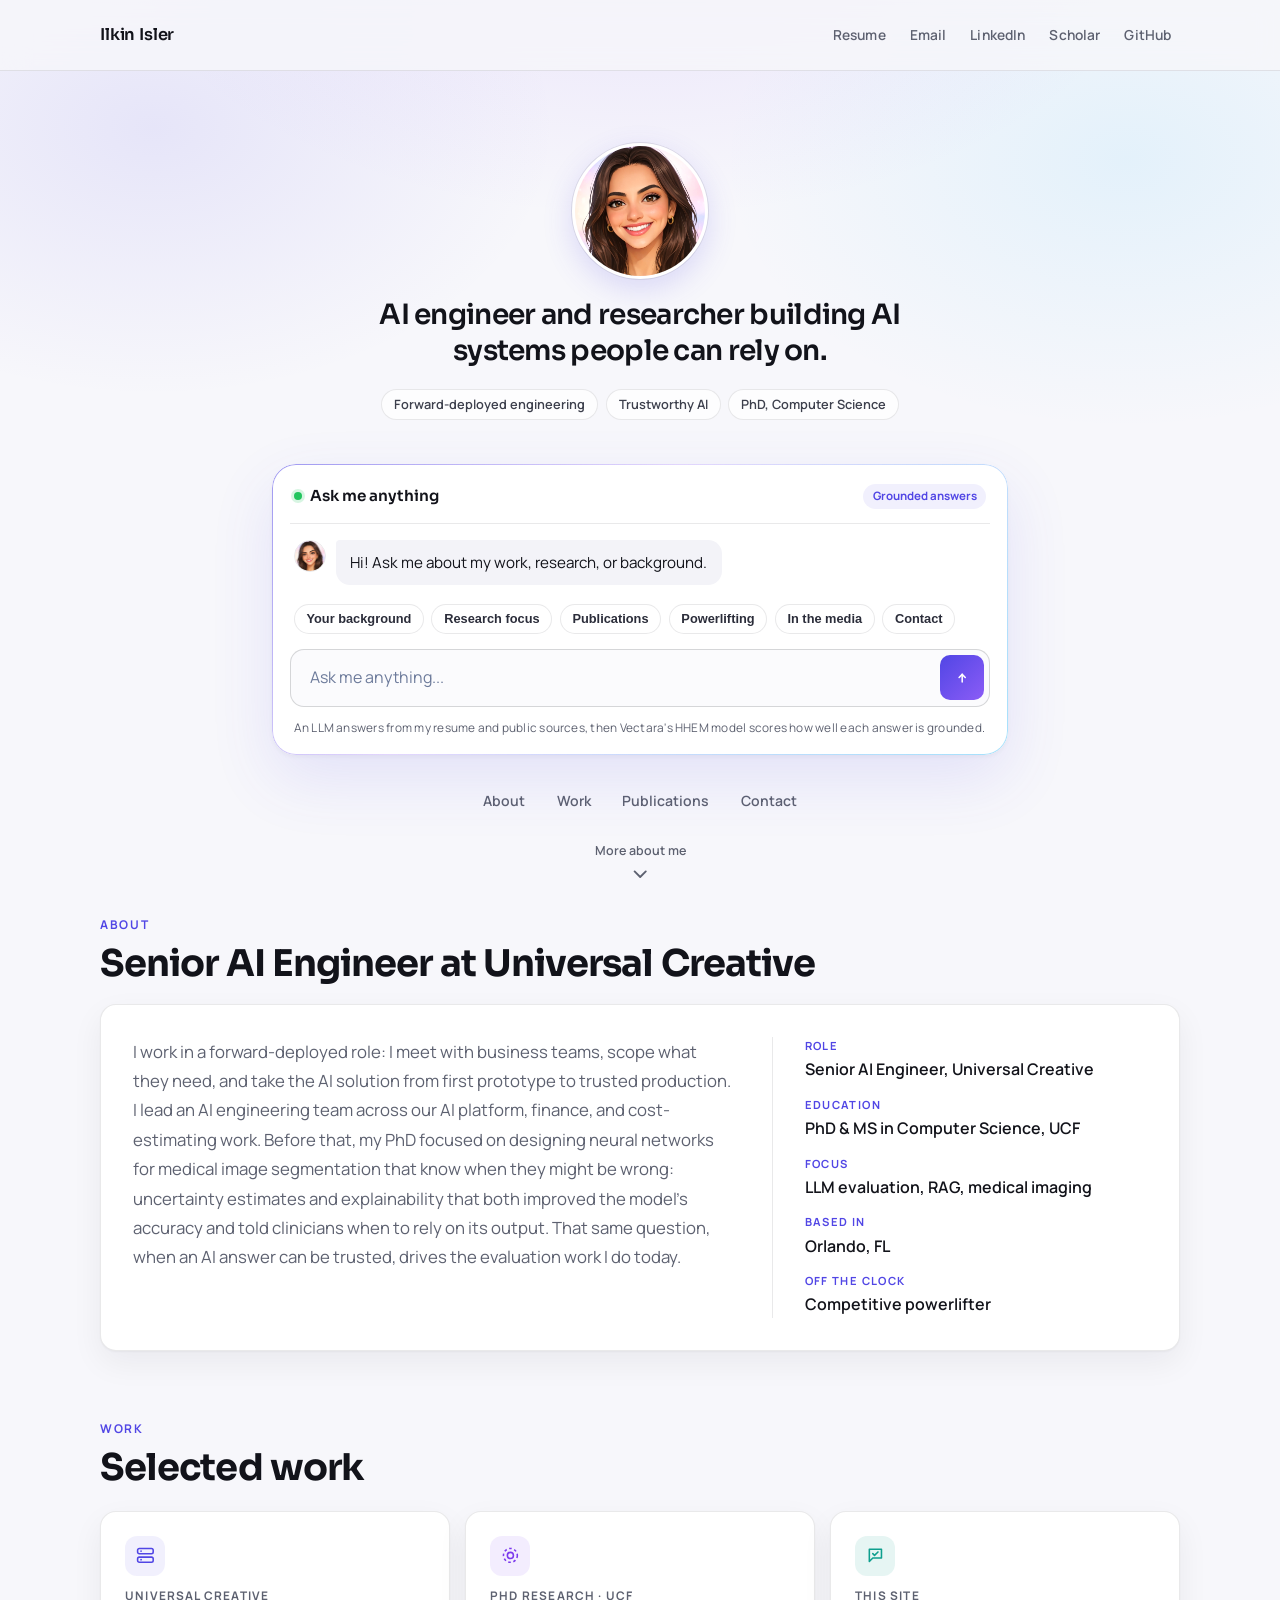
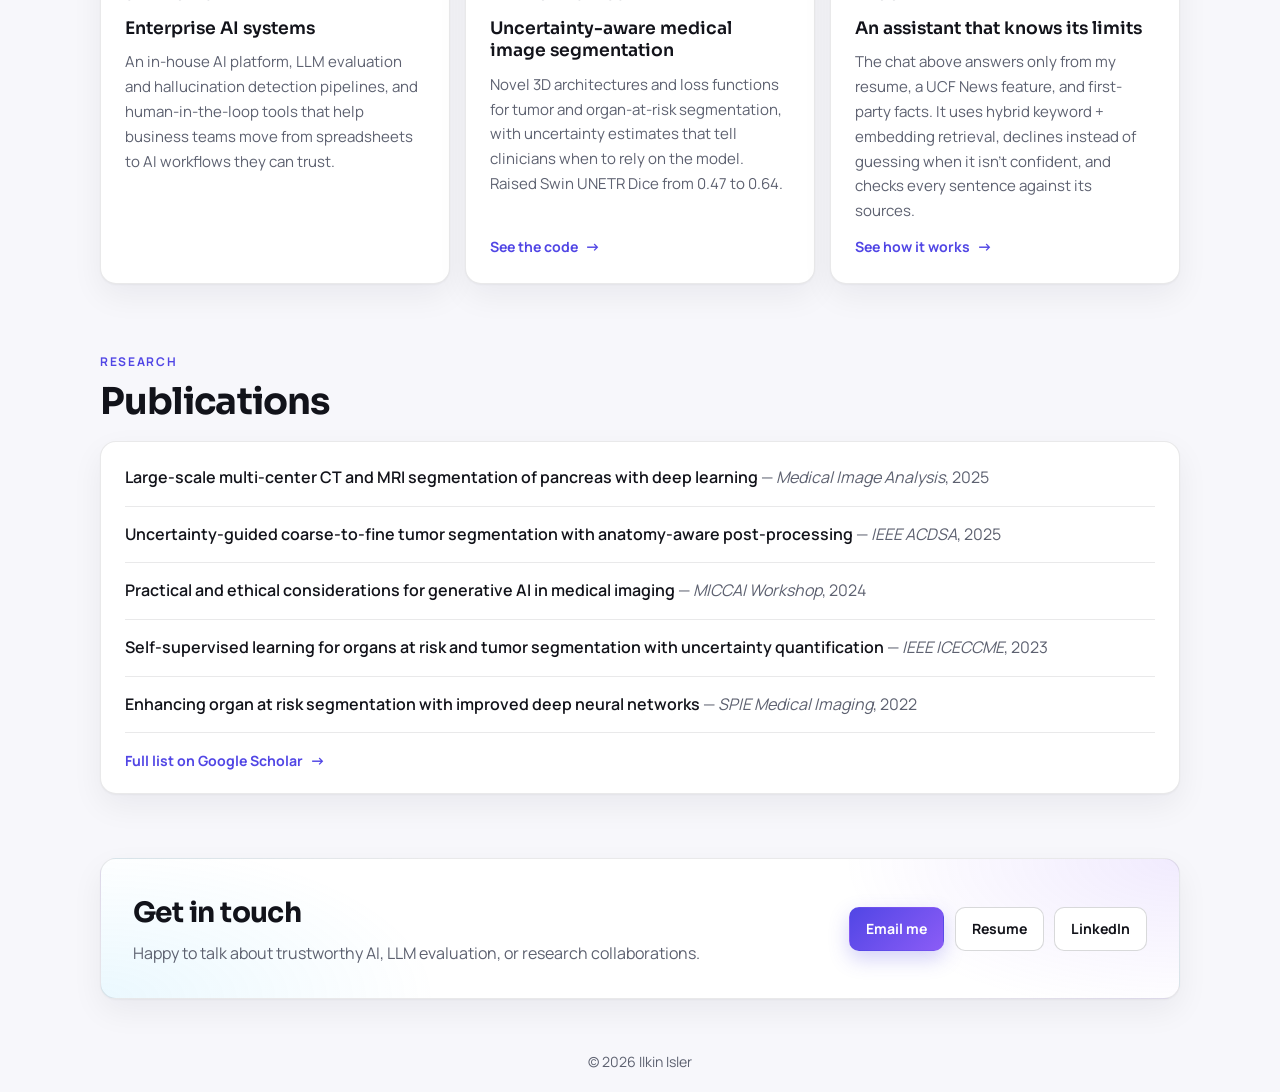
==== commit b86630c9: "Phones: icon-only header links, single-line name; shorter chat placeholder Co-Authored-By: Claude Op" ====
--- a/index.html
+++ b/index.html
@@ -16,9 +16,9 @@
   <link rel="preconnect" href="https://fonts.gstatic.com" crossorigin>
   <link href="https://fonts.googleapis.com/css2?family=Manrope:wght@400;500;600;700;800&family=Sora:wght@500;600;700;800&display=swap" rel="stylesheet">
 
-  <link rel="stylesheet" href="css/main.css?v=20261013w">
-  <script src="js/chat-config.js?v=20261013w"></script>
-  <script src="js/main.js?v=20261013w" defer></script>
+  <link rel="stylesheet" href="css/main.css?v=20261013x">
+  <script src="js/chat-config.js?v=20261013x"></script>
+  <script src="js/main.js?v=20261013x" defer></script>
 </head>
 <body data-page="home">
   <div data-include="navbar.html"></div>
@@ -65,7 +65,7 @@
 
           <form class="chat-form" data-chat-form>
             <label class="sr-only" for="chat-input">Ask a question</label>
-            <input id="chat-input" class="chat-input" data-chat-input type="text" placeholder="Ask about my work, research, or background..." autocomplete="off" required>
+            <input id="chat-input" class="chat-input" data-chat-input type="text" placeholder="Ask me anything..." autocomplete="off" required>
             <button class="chat-send" type="submit" aria-label="Send message">
               <svg viewBox="0 0 24 24" fill="none" aria-hidden="true">
                 <path d="M12 17V7" stroke="currentColor" stroke-width="2" stroke-linecap="round"/>
--- a/css/main.css
+++ b/css/main.css
@@ -1389,6 +1389,16 @@
 }
 
 /* Header */
+.brand {
+  white-space: nowrap;
+}
+
+.header-action svg {
+  display: none;
+  width: 1.2rem;
+  height: 1.2rem;
+}
+
 .site-header {
   background: rgba(247, 247, 251, 0.8);
   border-bottom: 1px solid var(--line);
@@ -2150,6 +2160,23 @@
     width: min(var(--content-width), calc(100% - 2rem));
   }
 
+  /* Phones: header links become icons so the name and links fit on one row. */
+  .header-action-label {
+    display: none;
+  }
+
+  .header-action svg {
+    display: block;
+  }
+
+  .header-actions {
+    gap: 0.1rem;
+  }
+
+  .header-action {
+    padding: 0.5rem;
+  }
+
   .chat-panel {
     padding: 0.85rem;
   }
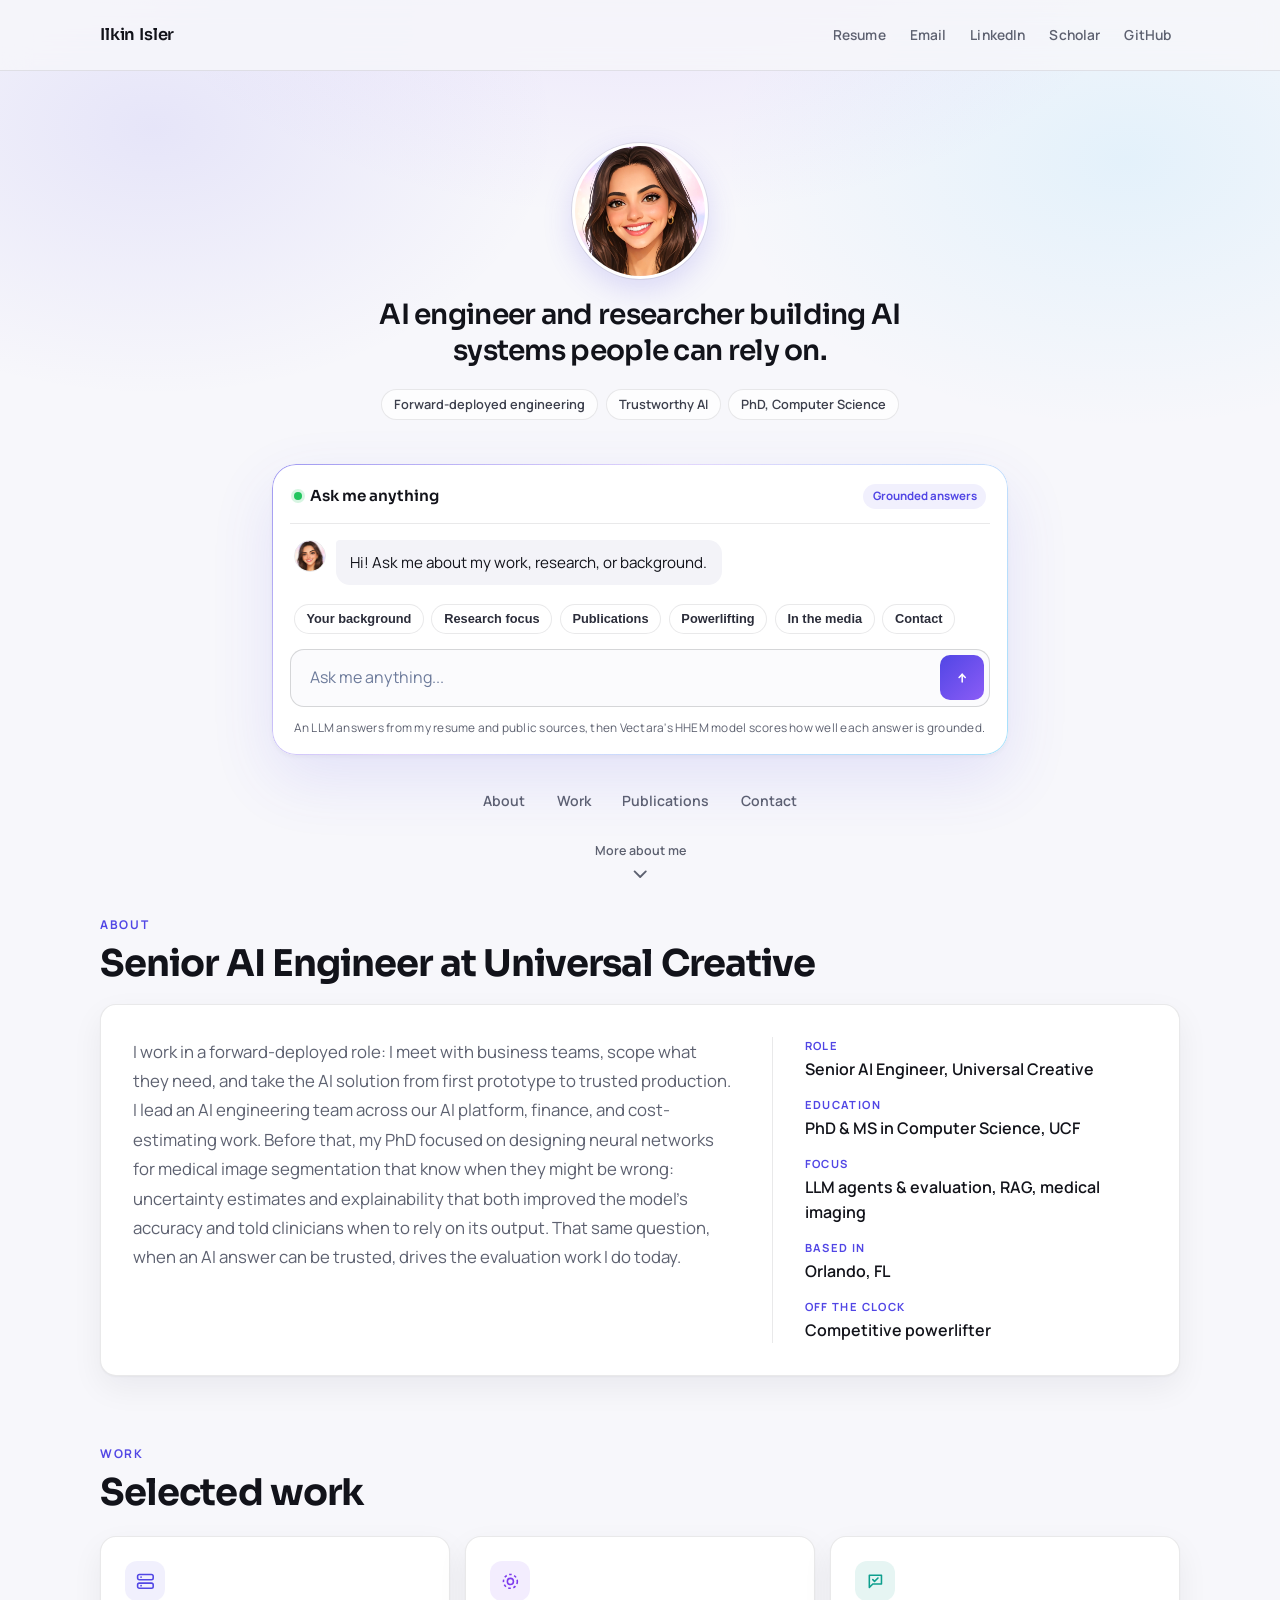
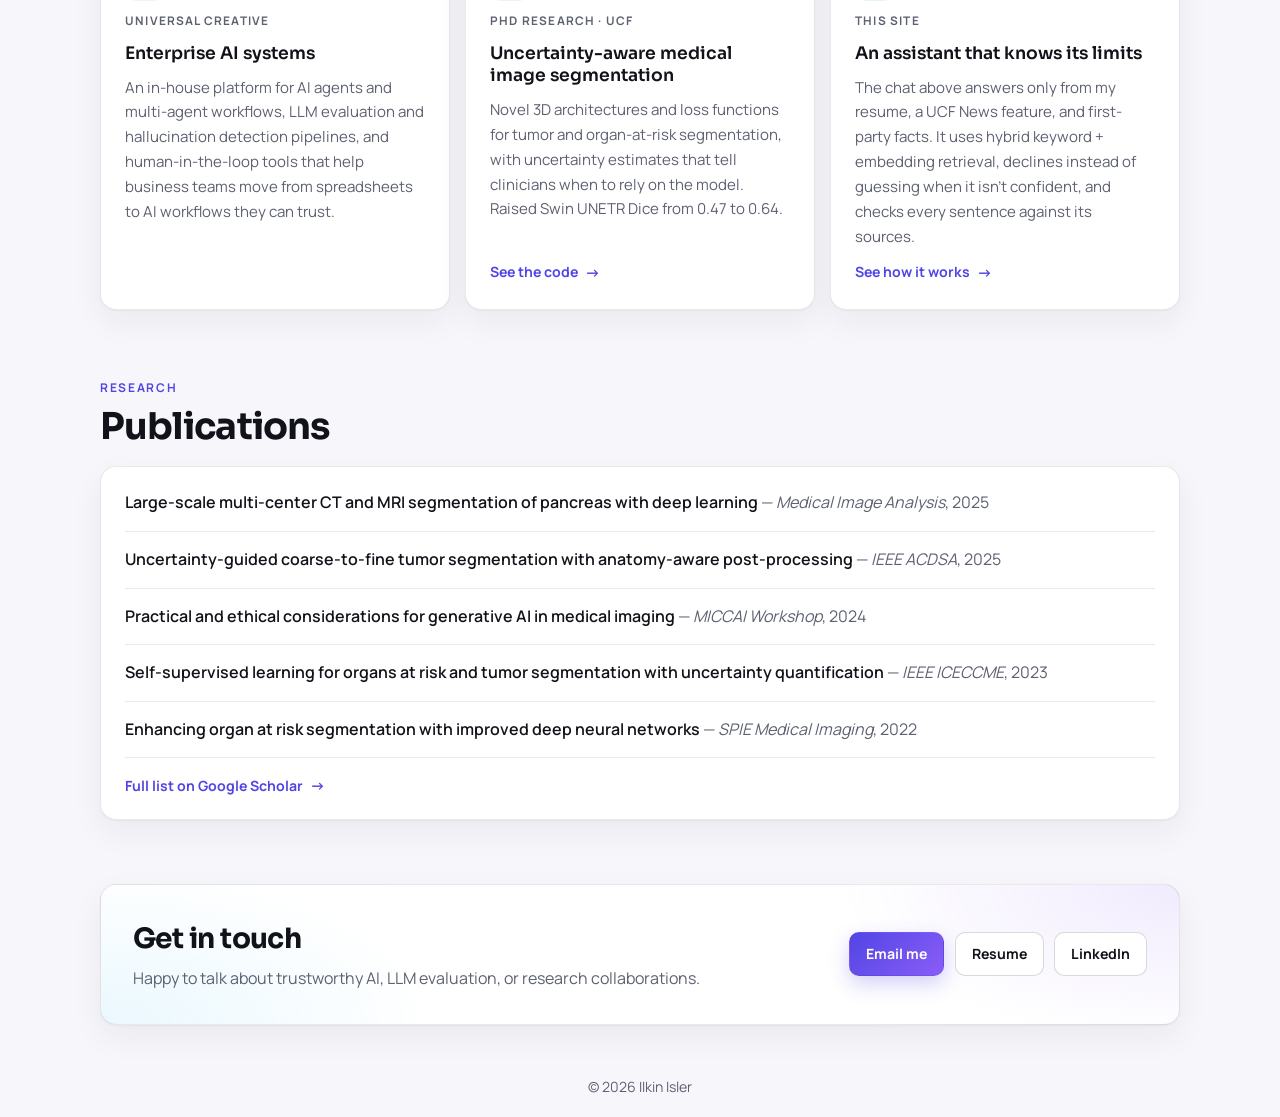
==== commit ee07be5c: "Update resume and assistant knowledge: agents/MCP, DDP, synthetic RAG eval data, Türkiye titles Co-A" ====
--- a/index.html
+++ b/index.html
@@ -111,7 +111,7 @@
           <dl class="about-facts" aria-label="At a glance">
             <div><dt>Role</dt><dd>Senior AI Engineer, Universal Creative</dd></div>
             <div><dt>Education</dt><dd>PhD &amp; MS in Computer Science, UCF</dd></div>
-            <div><dt>Focus</dt><dd>LLM evaluation, RAG, medical imaging</dd></div>
+            <div><dt>Focus</dt><dd>LLM agents & evaluation, RAG, medical imaging</dd></div>
             <div><dt>Based in</dt><dd>Orlando, FL</dd></div>
             <div><dt>Off the clock</dt><dd>Competitive powerlifter</dd></div>
           </dl>
@@ -128,7 +128,7 @@
             <span class="feature-meta">Universal Creative</span>
             <h3 class="feature-name">Enterprise AI systems</h3>
             <p class="feature-text">
-              An in-house AI platform, LLM evaluation and hallucination detection pipelines, and human-in-the-loop tools
+              An in-house platform for AI agents and multi-agent workflows, LLM evaluation and hallucination detection pipelines, and human-in-the-loop tools
               that help business teams move from spreadsheets to AI workflows they can trust.
             </p>
           </article>
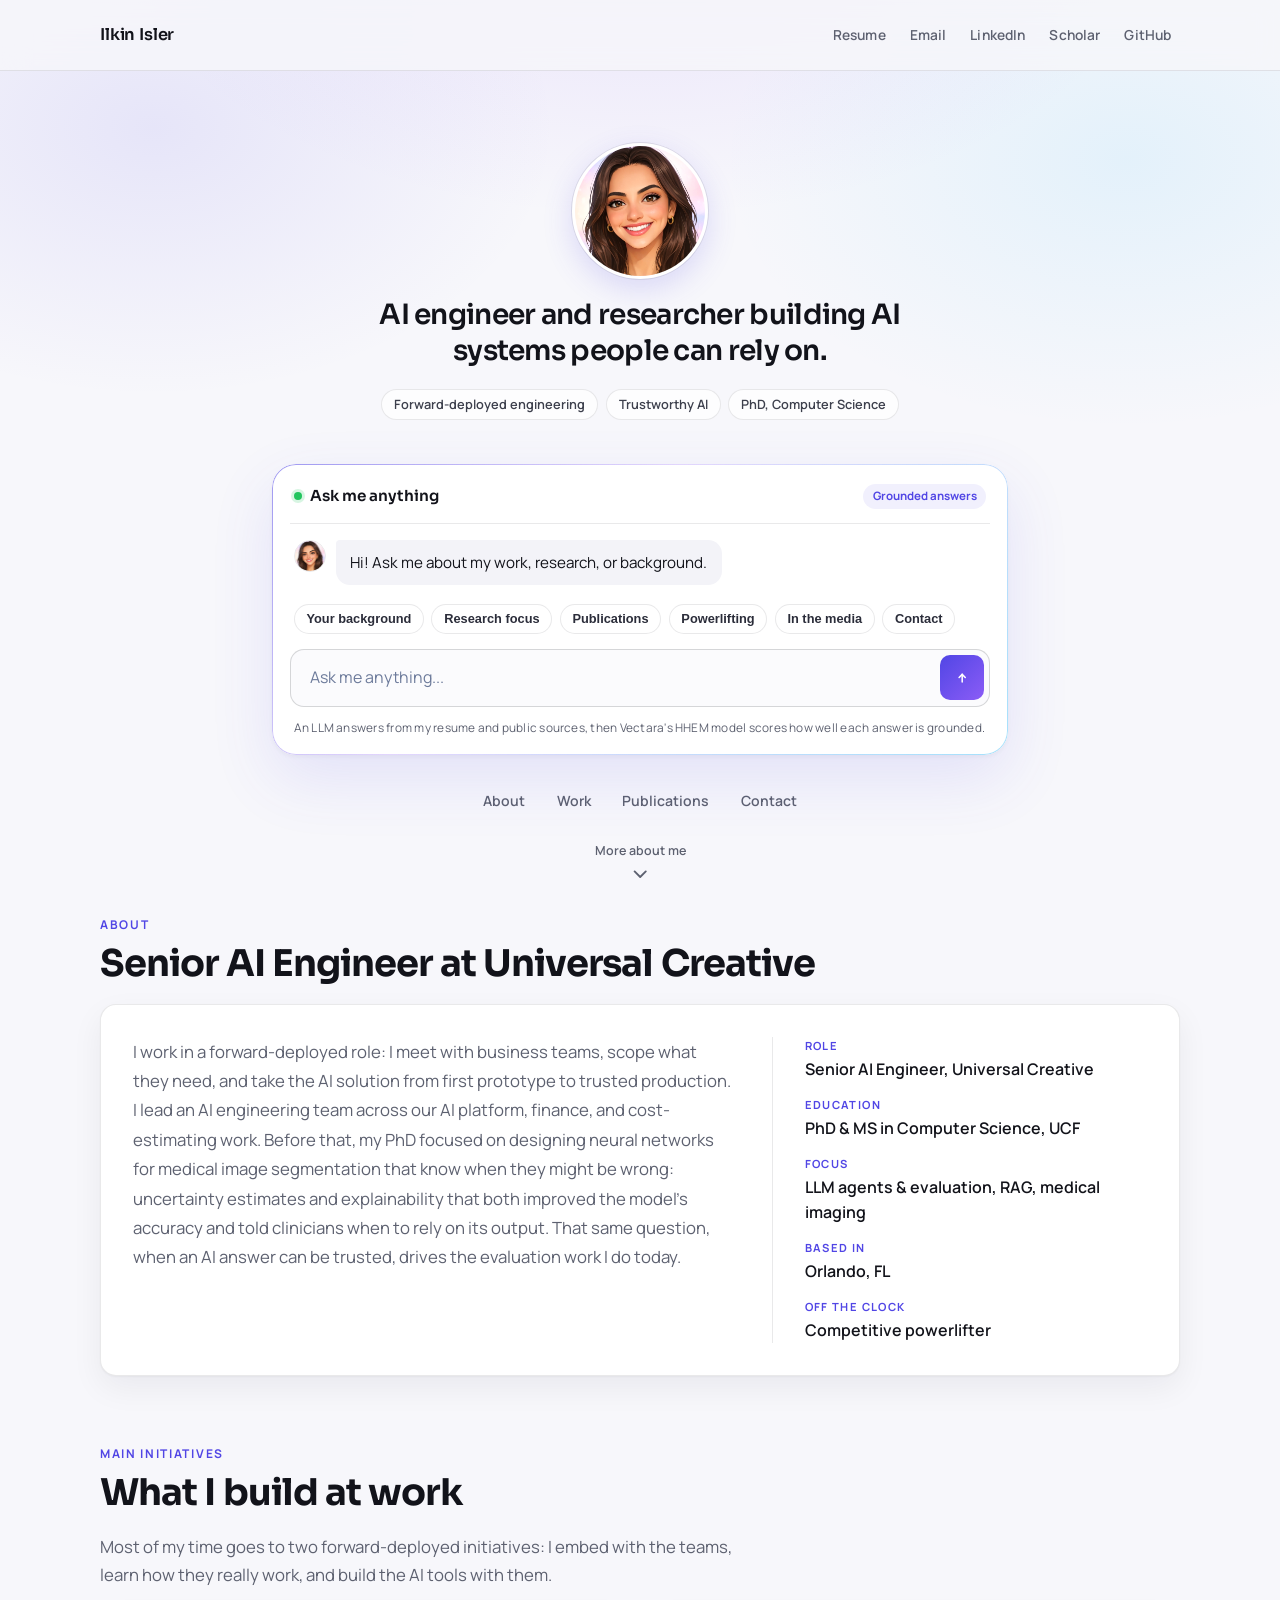
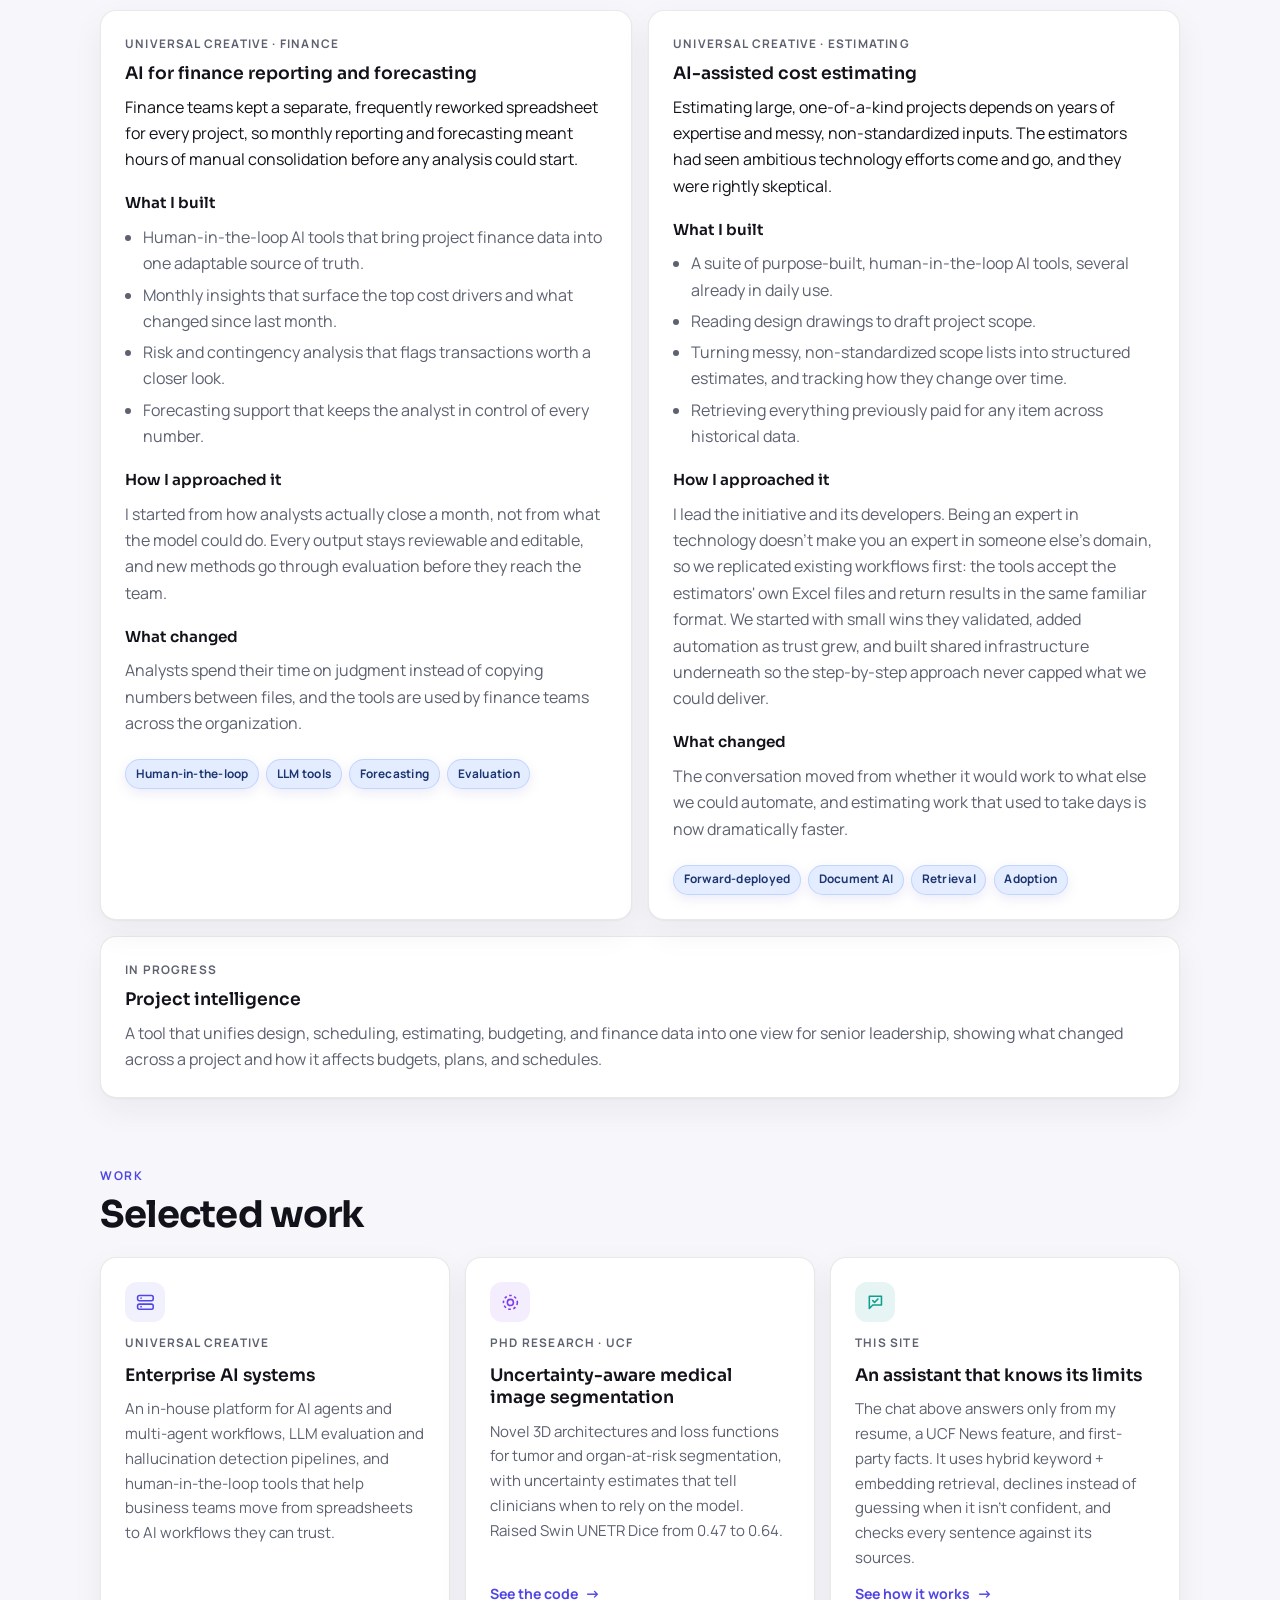
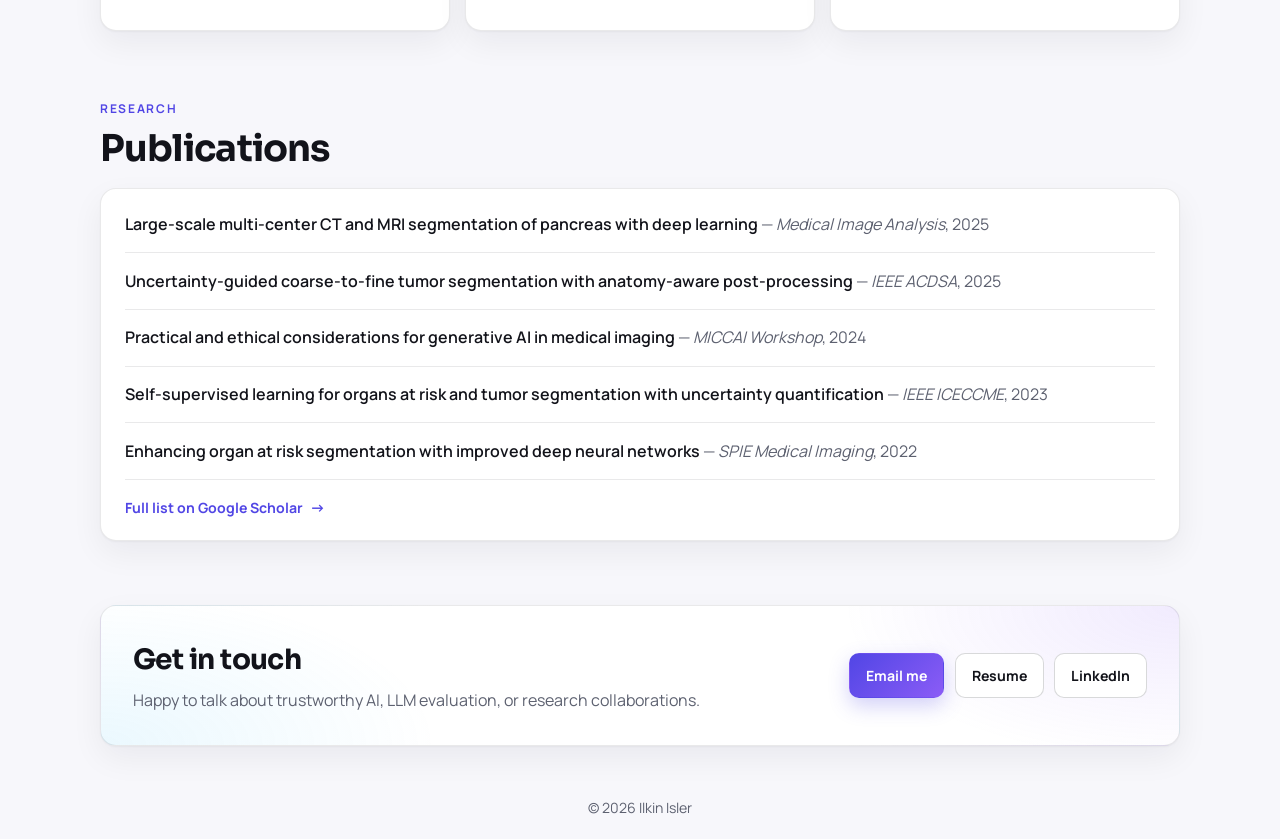
==== commit 0590a02f: "Add Main initiatives section (finance and estimating case studies); project-intelligence naming Co-A" ====
--- a/index.html
+++ b/index.html
@@ -81,7 +81,7 @@
 
         <nav class="jump-nav" aria-label="Page sections">
           <a href="#now">About</a>
-          <a href="#work">Work</a>
+          <a href="#initiatives">Work</a>
           <a href="#publications">Publications</a>
           <a href="#contact">Contact</a>
         </nav>
@@ -118,6 +118,56 @@
         </div>
       </section>
 
+      <section class="section reveal" id="initiatives" aria-labelledby="initiatives-title">
+        <span class="section-eyebrow">Main initiatives</span>
+        <h2 class="section-title" id="initiatives-title">What I build at work</h2>
+        <p class="section-lead">Most of my time goes to two forward-deployed initiatives: I embed with the teams, learn how they really work, and build the AI tools with them.</p>
+
+        <div class="initiative-grid">
+          <article class="card case-card">
+            <span class="feature-meta">Universal Creative &middot; Finance</span>
+            <h3 class="feature-name">AI for finance reporting and forecasting</h3>
+            <p class="case-intro">Finance teams kept a separate, frequently reworked spreadsheet for every project, so monthly reporting and forecasting meant hours of manual consolidation before any analysis could start.</p>
+            <h4>What I built</h4>
+            <ul>
+              <li>Human-in-the-loop AI tools that bring project finance data into one adaptable source of truth.</li>
+              <li>Monthly insights that surface the top cost drivers and what changed since last month.</li>
+              <li>Risk and contingency analysis that flags transactions worth a closer look.</li>
+              <li>Forecasting support that keeps the analyst in control of every number.</li>
+            </ul>
+            <h4>How I approached it</h4>
+            <p>I started from how analysts actually close a month, not from what the model could do. Every output stays reviewable and editable, and new methods go through evaluation before they reach the team.</p>
+            <h4>What changed</h4>
+            <p>Analysts spend their time on judgment instead of copying numbers between files, and the tools are used by finance teams across the organization.</p>
+            <div class="tag-row"><span class="tag">Human-in-the-loop</span><span class="tag">LLM tools</span><span class="tag">Forecasting</span><span class="tag">Evaluation</span></div>
+          </article>
+
+          <article class="card case-card">
+            <span class="feature-meta">Universal Creative &middot; Estimating</span>
+            <h3 class="feature-name">AI-assisted cost estimating</h3>
+            <p class="case-intro">Estimating large, one-of-a-kind projects depends on years of expertise and messy, non-standardized inputs. The estimators had seen ambitious technology efforts come and go, and they were rightly skeptical.</p>
+            <h4>What I built</h4>
+            <ul>
+              <li>A suite of purpose-built, human-in-the-loop AI tools, several already in daily use.</li>
+              <li>Reading design drawings to draft project scope.</li>
+              <li>Turning messy, non-standardized scope lists into structured estimates, and tracking how they change over time.</li>
+              <li>Retrieving everything previously paid for any item across historical data.</li>
+            </ul>
+            <h4>How I approached it</h4>
+            <p>I lead the initiative and its developers. Being an expert in technology doesn't make you an expert in someone else's domain, so we replicated existing workflows first: the tools accept the estimators' own Excel files and return results in the same familiar format. We started with small wins they validated, added automation as trust grew, and built shared infrastructure underneath so the step-by-step approach never capped what we could deliver.</p>
+            <h4>What changed</h4>
+            <p>The conversation moved from whether it would work to what else we could automate, and estimating work that used to take days is now dramatically faster.</p>
+            <div class="tag-row"><span class="tag">Forward-deployed</span><span class="tag">Document AI</span><span class="tag">Retrieval</span><span class="tag">Adoption</span></div>
+          </article>
+        </div>
+
+        <div class="card case-card case-wide">
+          <span class="feature-meta">In progress</span>
+          <h3 class="feature-name">Project intelligence</h3>
+          <p>A tool that unifies design, scheduling, estimating, budgeting, and finance data into one view for senior leadership, showing what changed across a project and how it affects budgets, plans, and schedules.</p>
+        </div>
+      </section>
+
       <section class="section reveal" id="work" aria-labelledby="work-title">
         <span class="section-eyebrow">Work</span>
         <h2 class="section-title" id="work-title">Selected work</h2>
--- a/css/main.css
+++ b/css/main.css
@@ -2197,3 +2197,60 @@
     grid-template-columns: repeat(2, minmax(0, 1fr));
   }
 }
+
+/* Main initiatives: case studies */
+.section-lead {
+  color: var(--text-muted);
+  line-height: 1.7;
+  max-width: 66ch;
+  margin: 0 0 1.25rem;
+}
+
+.initiative-grid {
+  display: grid;
+  grid-template-columns: repeat(2, minmax(0, 1fr));
+  gap: 1rem;
+}
+
+.case-card {
+  padding: 1.5rem;
+  display: flex;
+  flex-direction: column;
+  gap: 0.55rem;
+}
+
+.case-card.case-wide {
+  margin-top: 1rem;
+}
+
+.case-card h4 {
+  margin: 0.6rem 0 0;
+  font-family: var(--heading);
+  font-size: 0.95rem;
+  font-weight: 600;
+  color: var(--text);
+}
+
+.case-card p,
+.case-card li {
+  margin: 0;
+  color: var(--text-muted);
+  line-height: 1.65;
+}
+
+.case-card .case-intro {
+  color: var(--text);
+}
+
+.case-card ul {
+  margin: 0;
+  padding-left: 1.1rem;
+  display: grid;
+  gap: 0.3rem;
+}
+
+@media (max-width: 860px) {
+  .initiative-grid {
+    grid-template-columns: 1fr;
+  }
+}
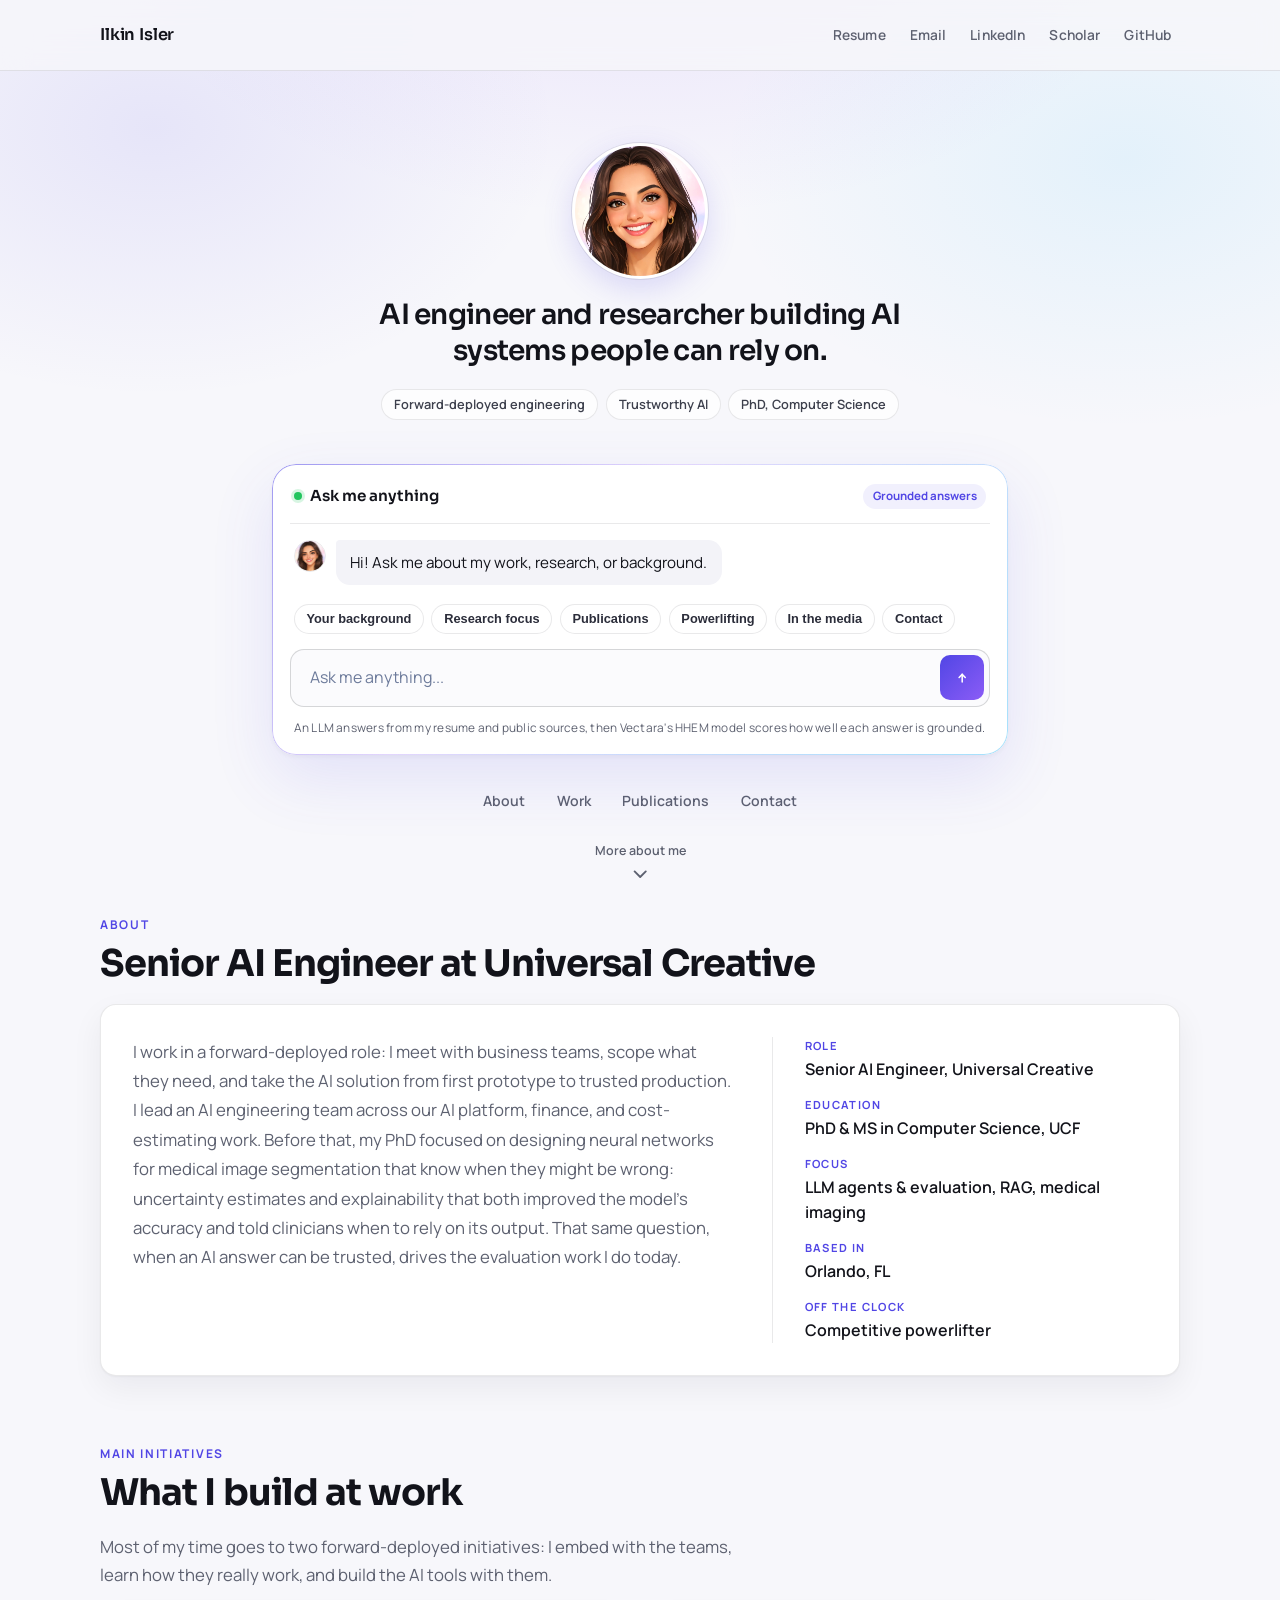
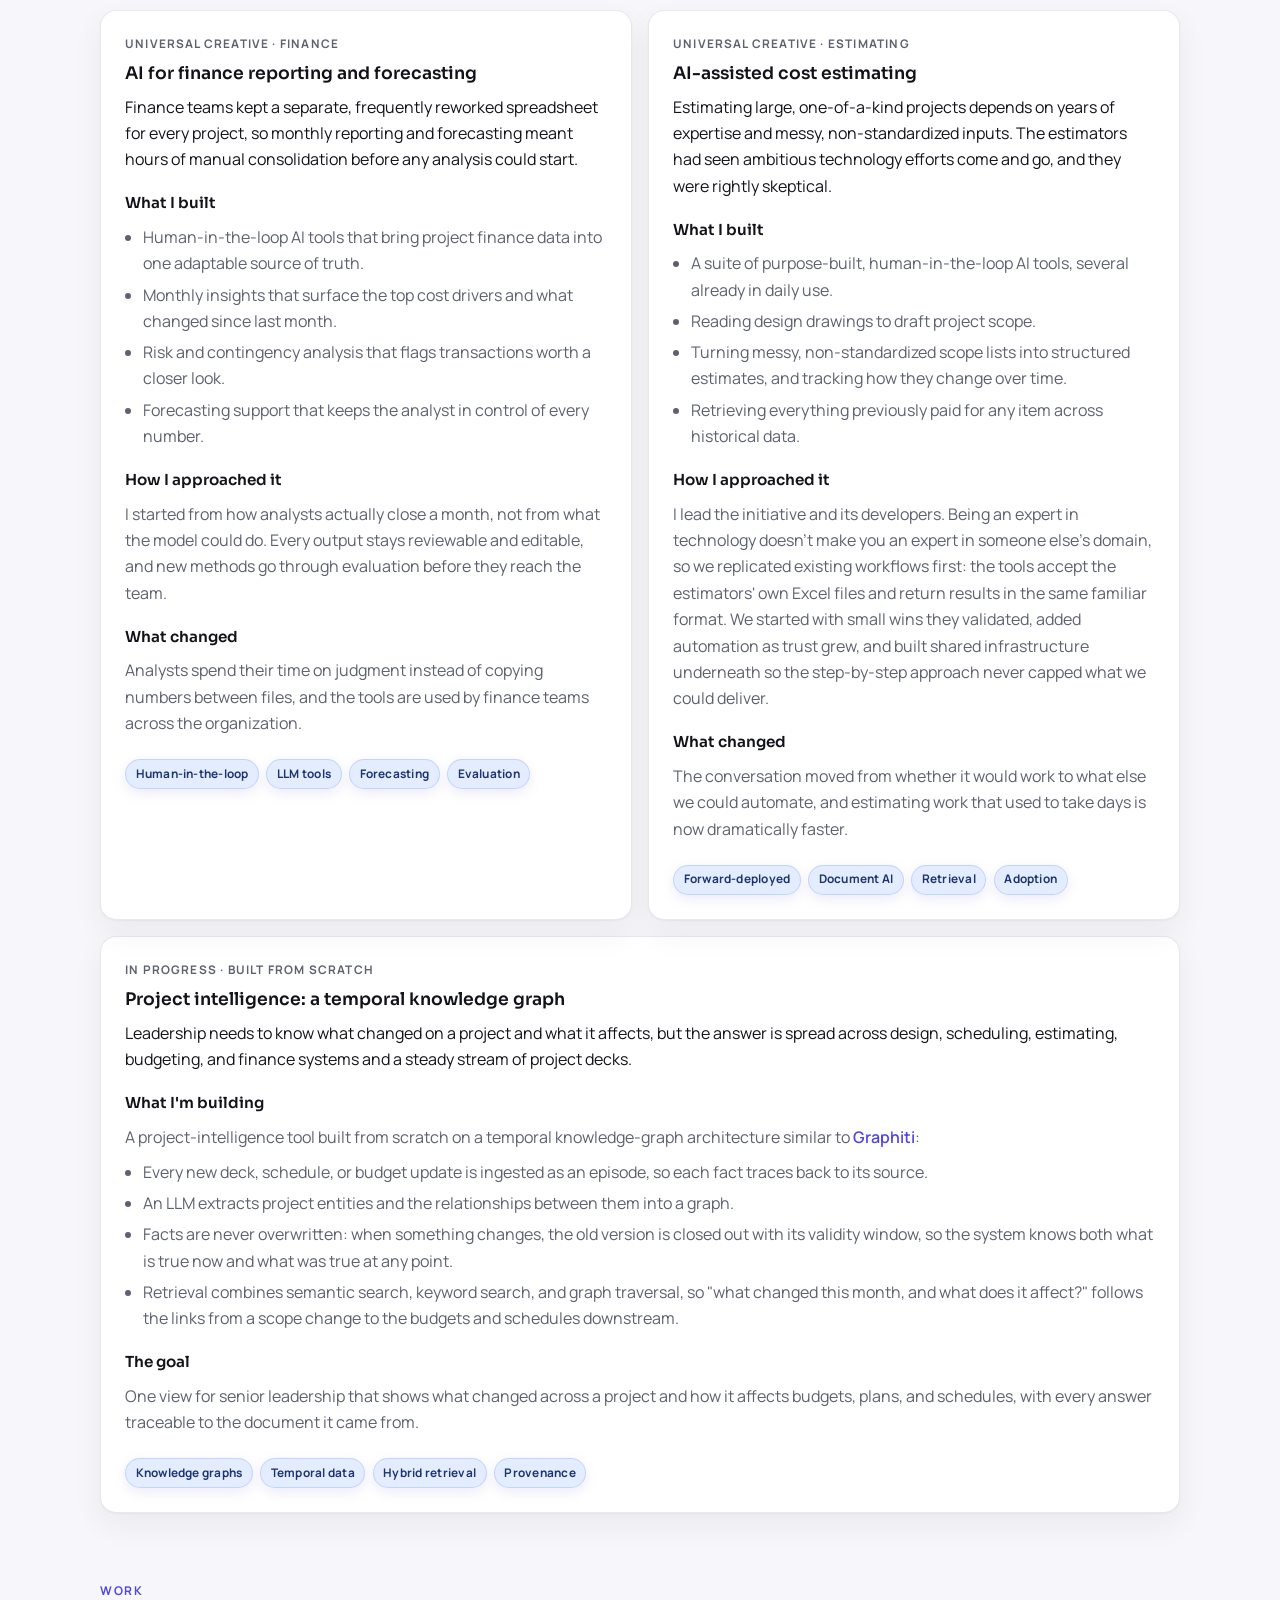
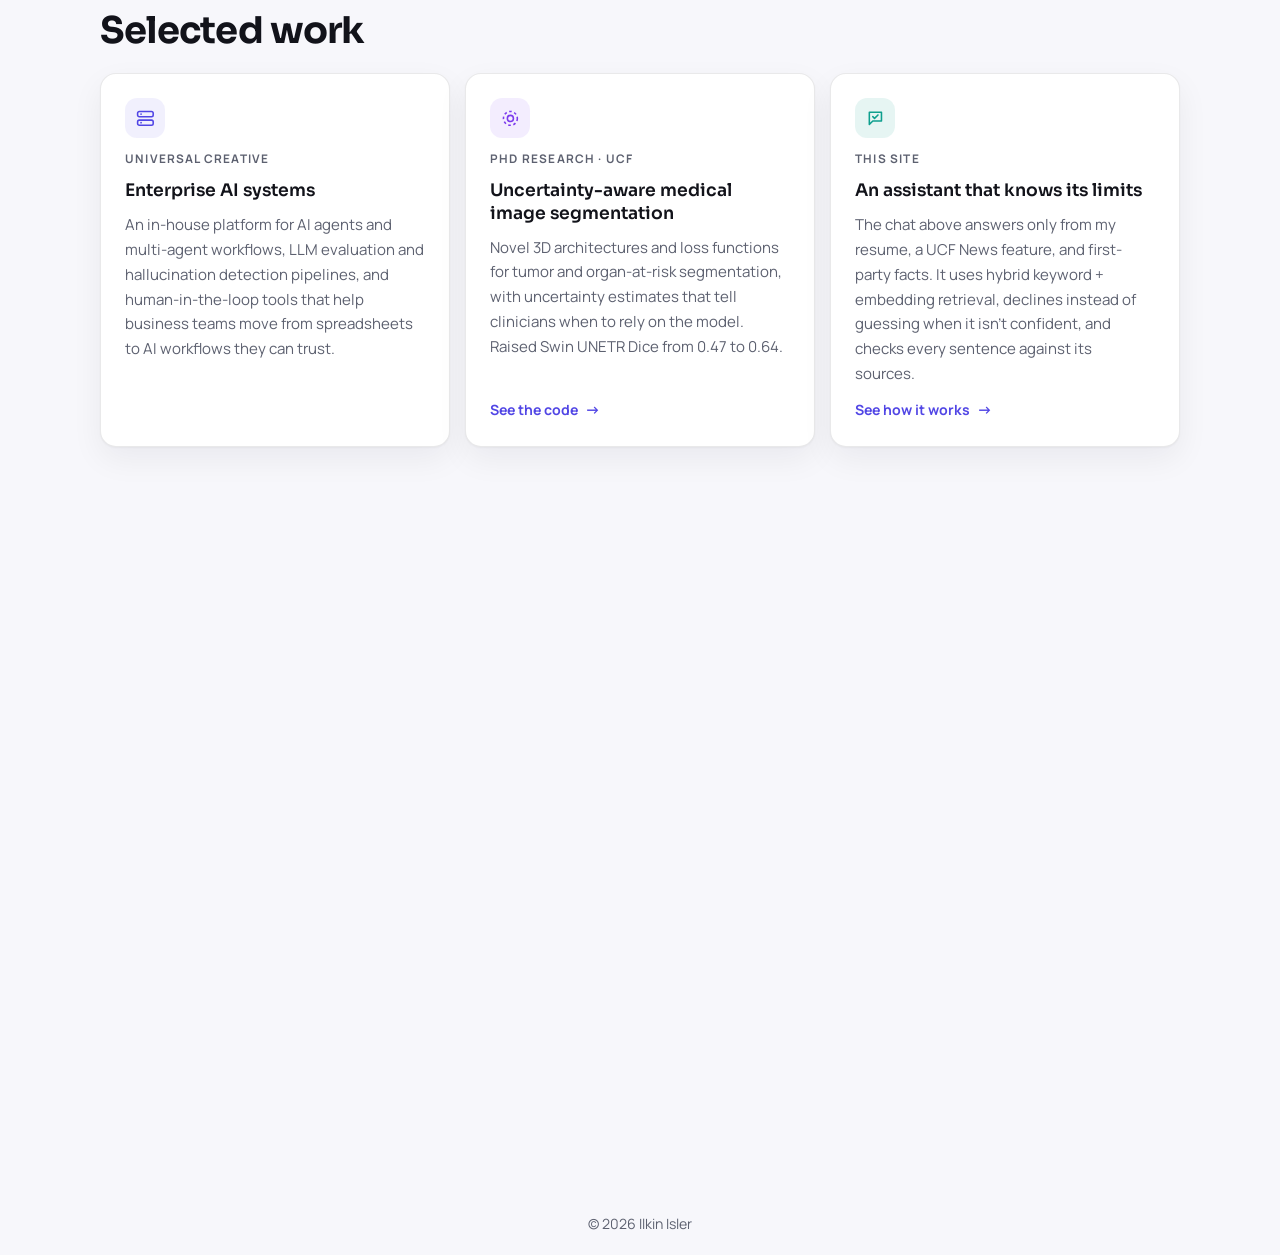
==== commit c8665560: "Project intelligence: temporal knowledge graph write-up; resume update Co-Authored-By: Claude Opus 5" ====
--- a/index.html
+++ b/index.html
@@ -162,9 +162,20 @@
         </div>
 
         <div class="card case-card case-wide">
-          <span class="feature-meta">In progress</span>
-          <h3 class="feature-name">Project intelligence</h3>
-          <p>A tool that unifies design, scheduling, estimating, budgeting, and finance data into one view for senior leadership, showing what changed across a project and how it affects budgets, plans, and schedules.</p>
+          <span class="feature-meta">In progress &middot; Built from scratch</span>
+          <h3 class="feature-name">Project intelligence: a temporal knowledge graph</h3>
+          <p class="case-intro">Leadership needs to know what changed on a project and what it affects, but the answer is spread across design, scheduling, estimating, budgeting, and finance systems and a steady stream of project decks.</p>
+          <h4>What I'm building</h4>
+          <p>A project-intelligence tool built from scratch on a temporal knowledge-graph architecture similar to <a href="https://github.com/getzep/graphiti" target="_blank" rel="noopener">Graphiti</a>:</p>
+          <ul>
+            <li>Every new deck, schedule, or budget update is ingested as an episode, so each fact traces back to its source.</li>
+            <li>An LLM extracts project entities and the relationships between them into a graph.</li>
+            <li>Facts are never overwritten: when something changes, the old version is closed out with its validity window, so the system knows both what is true now and what was true at any point.</li>
+            <li>Retrieval combines semantic search, keyword search, and graph traversal, so "what changed this month, and what does it affect?" follows the links from a scope change to the budgets and schedules downstream.</li>
+          </ul>
+          <h4>The goal</h4>
+          <p>One view for senior leadership that shows what changed across a project and how it affects budgets, plans, and schedules, with every answer traceable to the document it came from.</p>
+          <div class="tag-row"><span class="tag">Knowledge graphs</span><span class="tag">Temporal data</span><span class="tag">Hybrid retrieval</span><span class="tag">Provenance</span></div>
         </div>
       </section>
 
--- a/css/main.css
+++ b/css/main.css
@@ -2254,3 +2254,8 @@
     grid-template-columns: 1fr;
   }
 }
+
+.case-card a {
+  color: var(--accent);
+  font-weight: 600;
+}
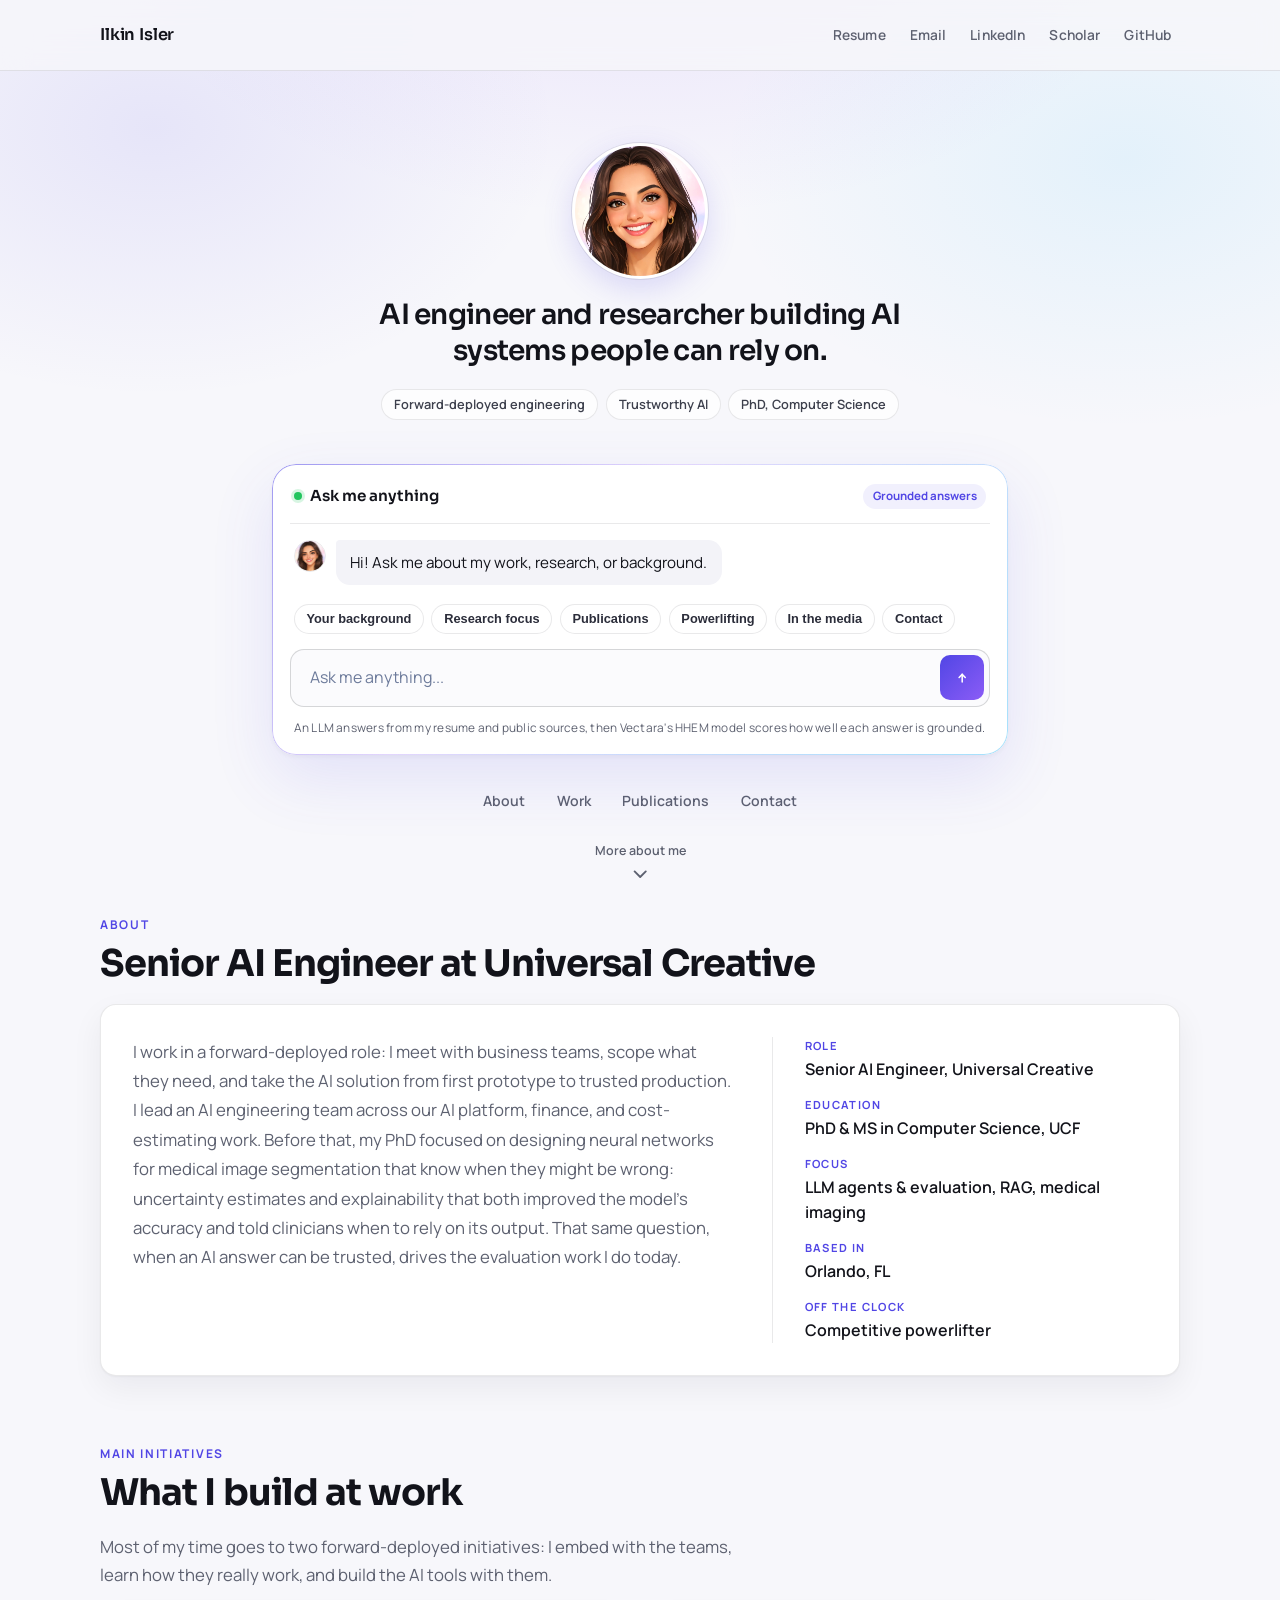
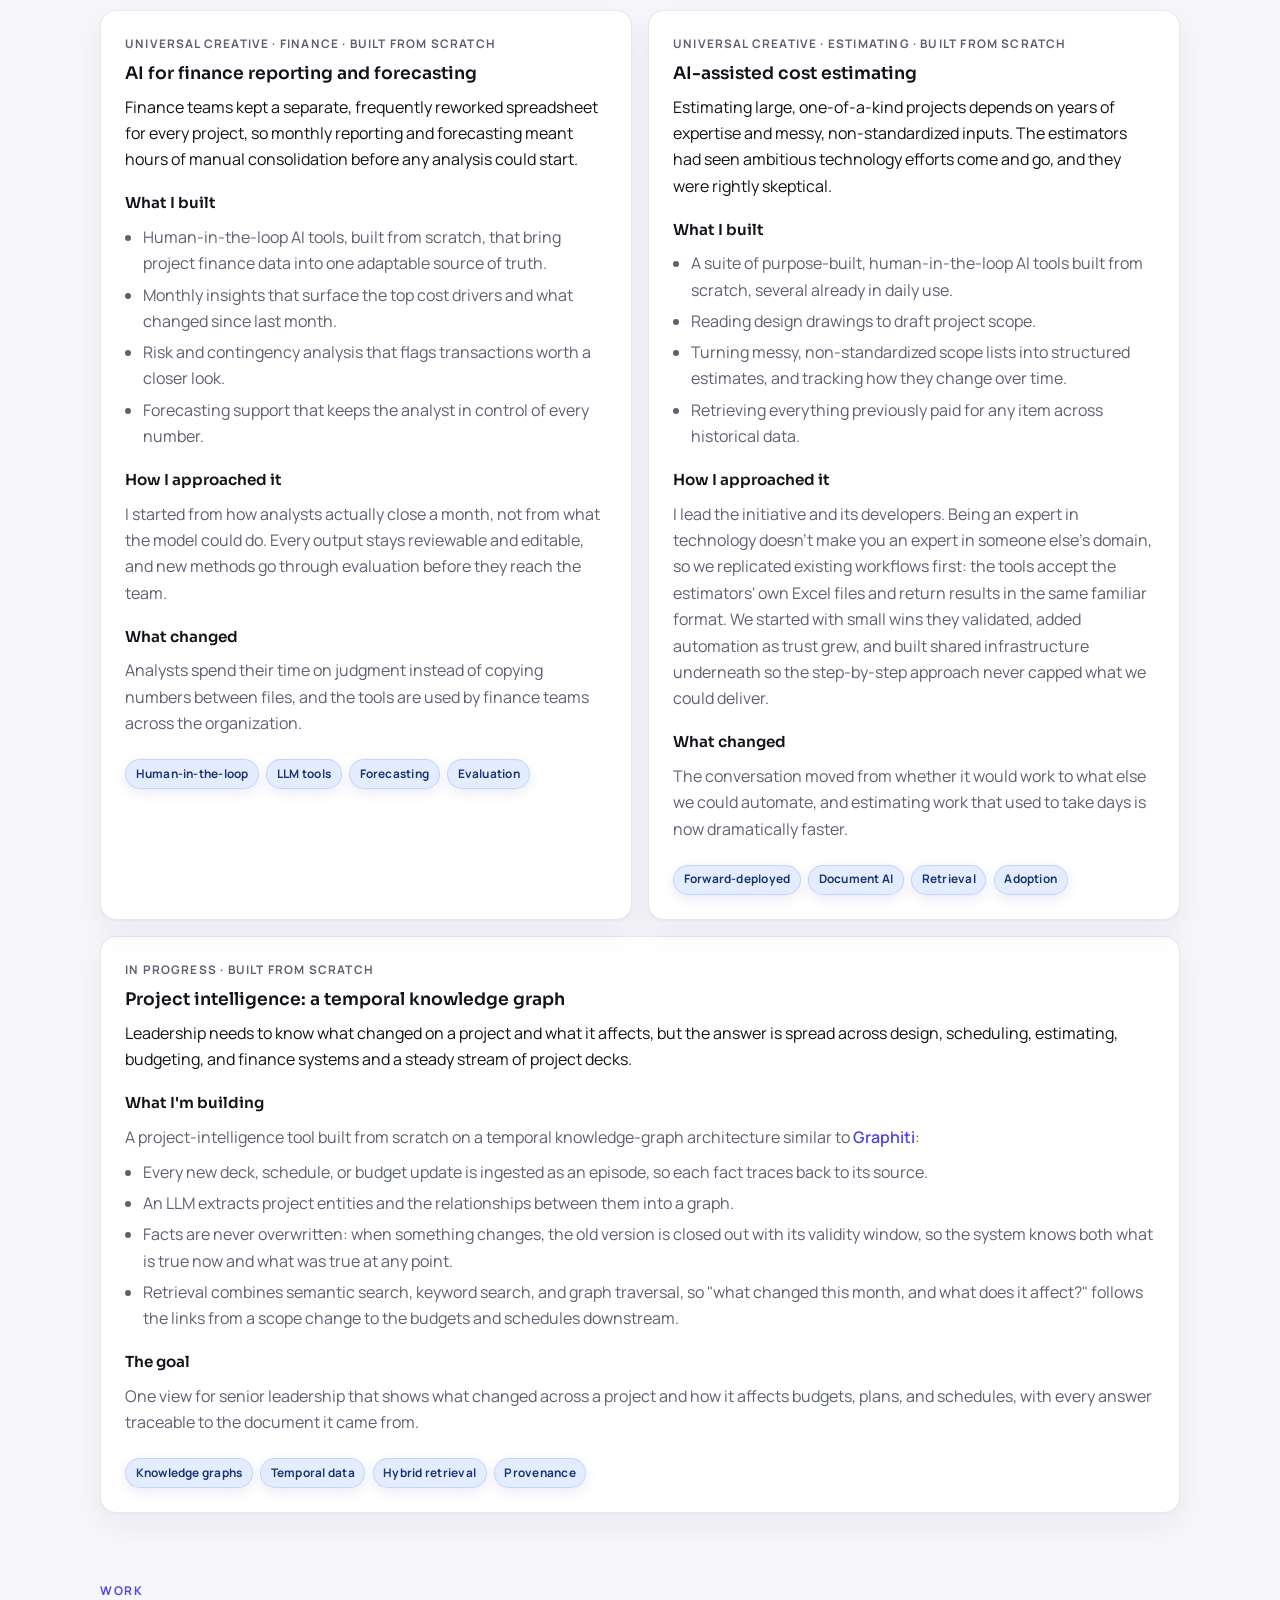
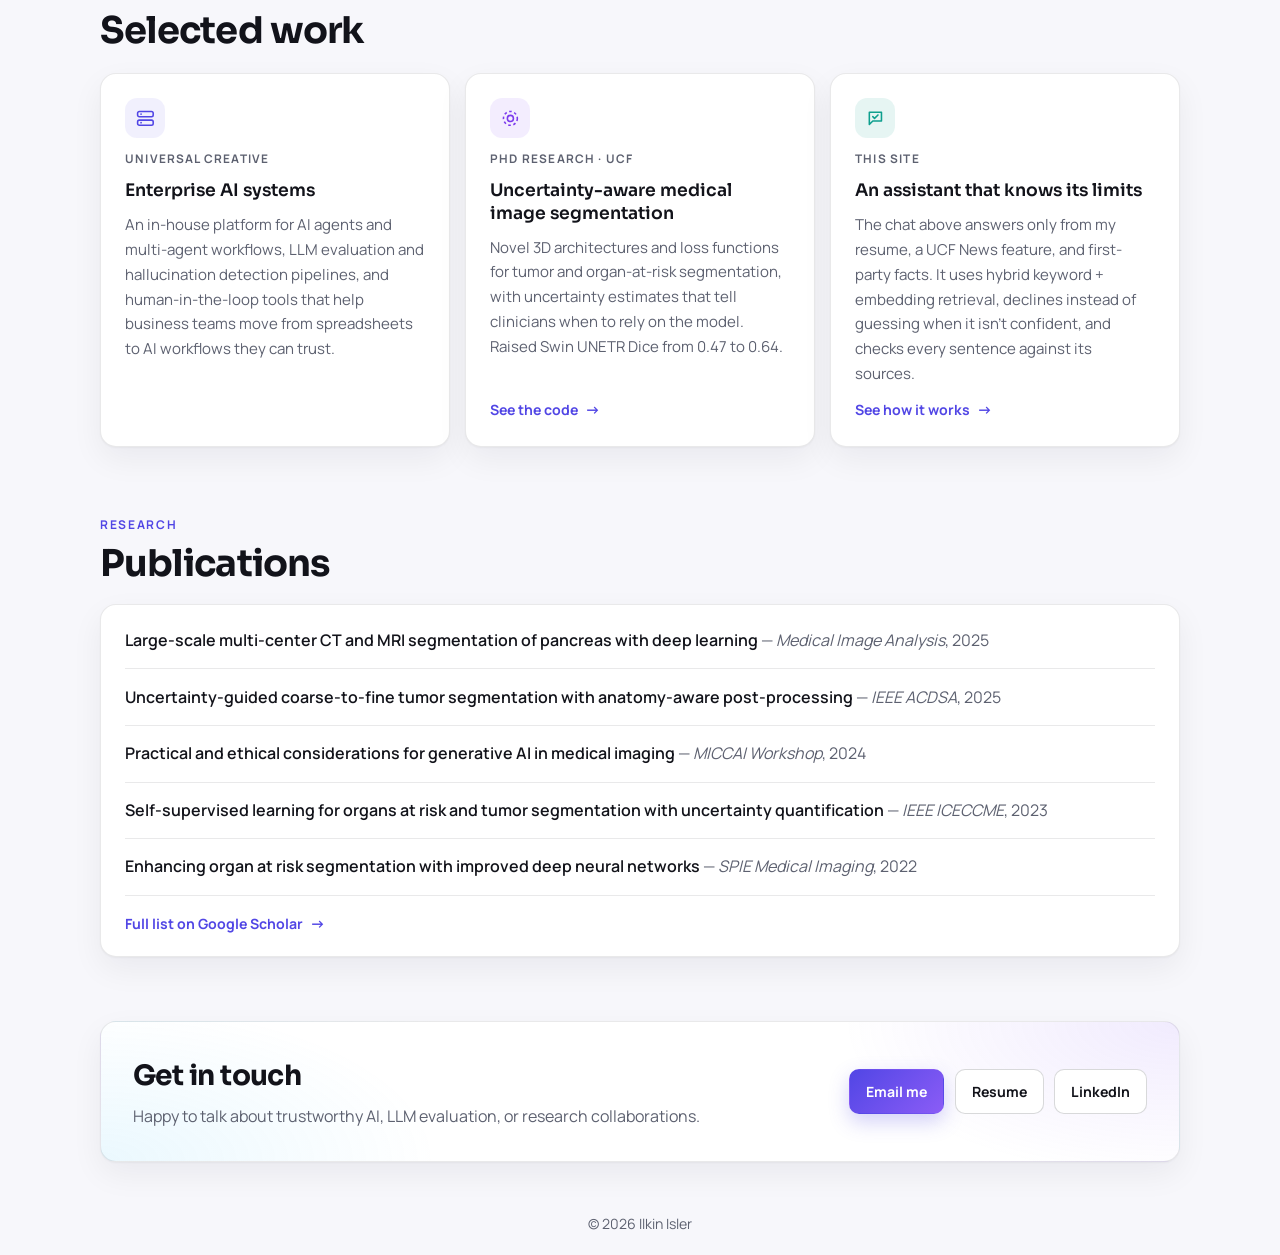
==== commit d9e371d6: "Finance and estimating: built from scratch Co-Authored-By: Claude Opus 5.5 <noreply@anthropic.com>" ====
--- a/index.html
+++ b/index.html
@@ -125,12 +125,12 @@
 
         <div class="initiative-grid">
           <article class="card case-card">
-            <span class="feature-meta">Universal Creative &middot; Finance</span>
+            <span class="feature-meta">Universal Creative &middot; Finance &middot; Built from scratch</span>
             <h3 class="feature-name">AI for finance reporting and forecasting</h3>
             <p class="case-intro">Finance teams kept a separate, frequently reworked spreadsheet for every project, so monthly reporting and forecasting meant hours of manual consolidation before any analysis could start.</p>
             <h4>What I built</h4>
             <ul>
-              <li>Human-in-the-loop AI tools that bring project finance data into one adaptable source of truth.</li>
+              <li>Human-in-the-loop AI tools, built from scratch, that bring project finance data into one adaptable source of truth.</li>
               <li>Monthly insights that surface the top cost drivers and what changed since last month.</li>
               <li>Risk and contingency analysis that flags transactions worth a closer look.</li>
               <li>Forecasting support that keeps the analyst in control of every number.</li>
@@ -143,12 +143,12 @@
           </article>
 
           <article class="card case-card">
-            <span class="feature-meta">Universal Creative &middot; Estimating</span>
+            <span class="feature-meta">Universal Creative &middot; Estimating &middot; Built from scratch</span>
             <h3 class="feature-name">AI-assisted cost estimating</h3>
             <p class="case-intro">Estimating large, one-of-a-kind projects depends on years of expertise and messy, non-standardized inputs. The estimators had seen ambitious technology efforts come and go, and they were rightly skeptical.</p>
             <h4>What I built</h4>
             <ul>
-              <li>A suite of purpose-built, human-in-the-loop AI tools, several already in daily use.</li>
+              <li>A suite of purpose-built, human-in-the-loop AI tools built from scratch, several already in daily use.</li>
               <li>Reading design drawings to draft project scope.</li>
               <li>Turning messy, non-standardized scope lists into structured estimates, and tracking how they change over time.</li>
               <li>Retrieving everything previously paid for any item across historical data.</li>
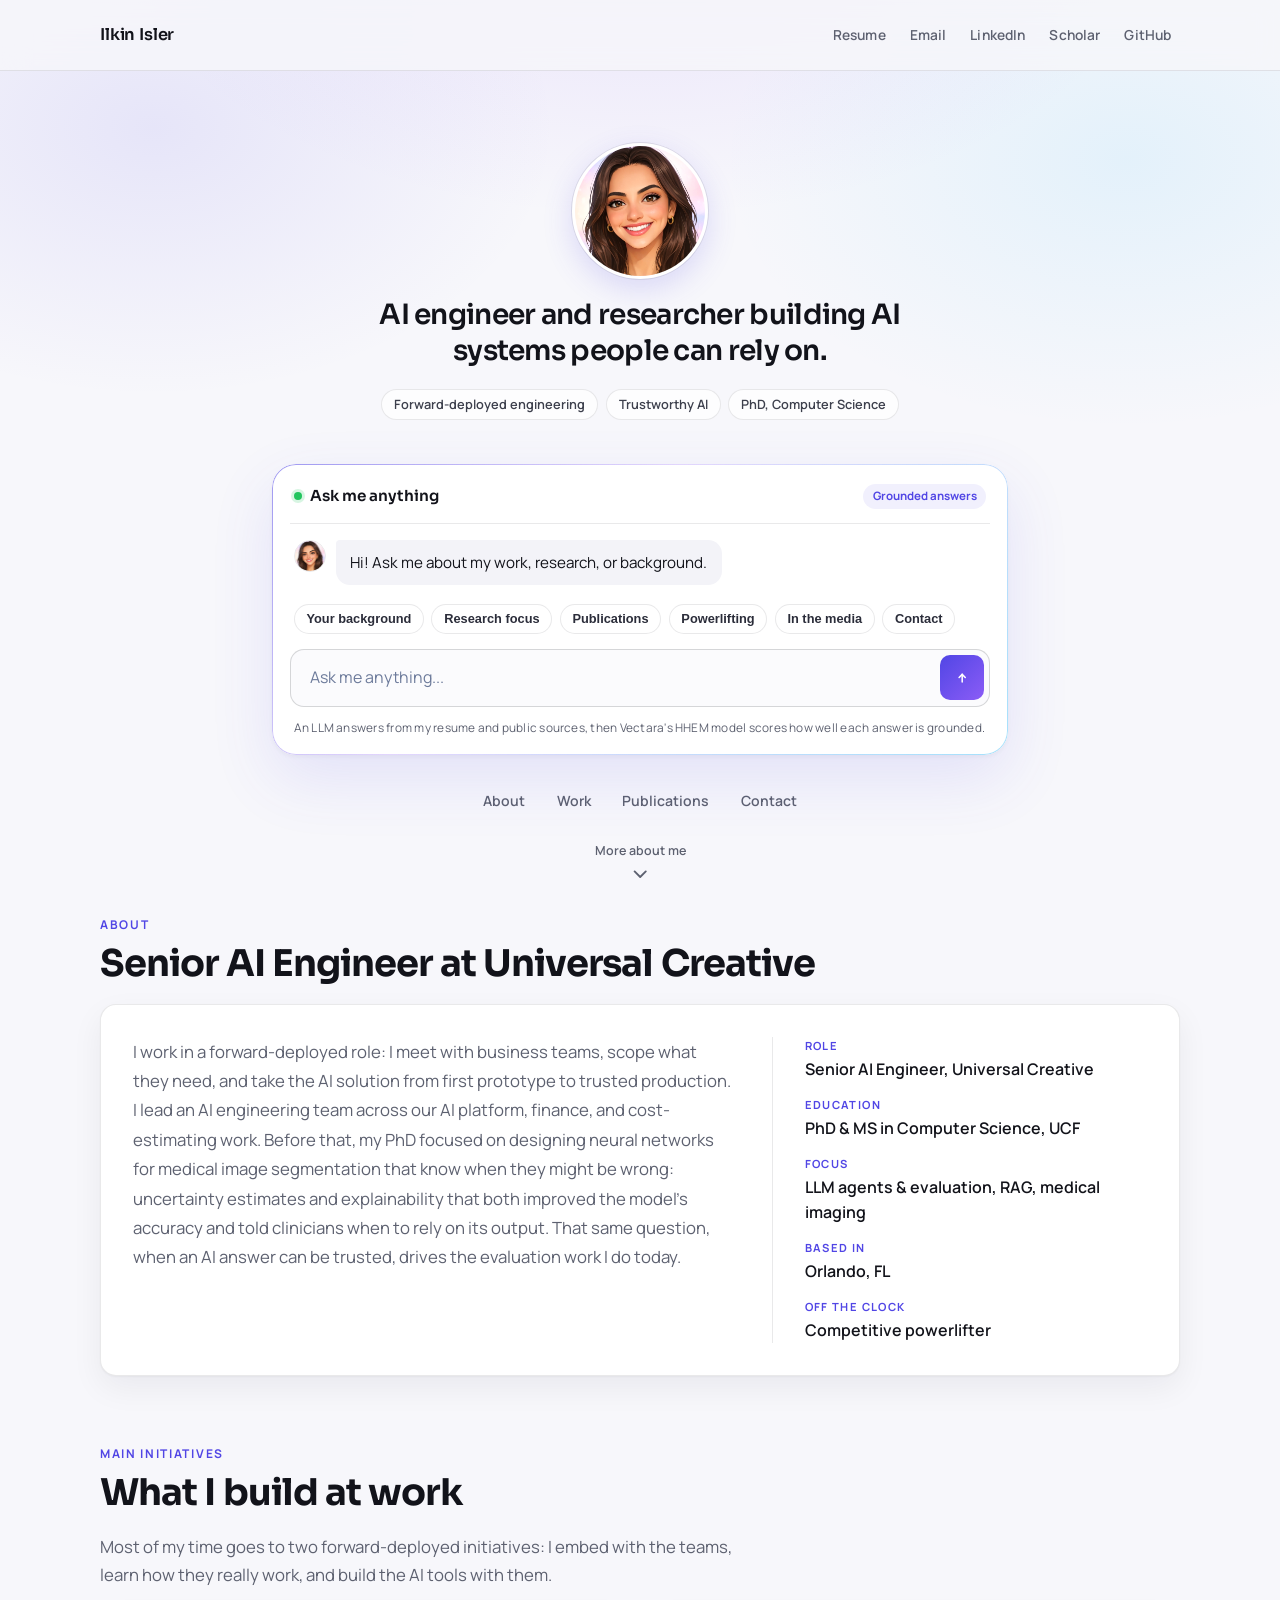
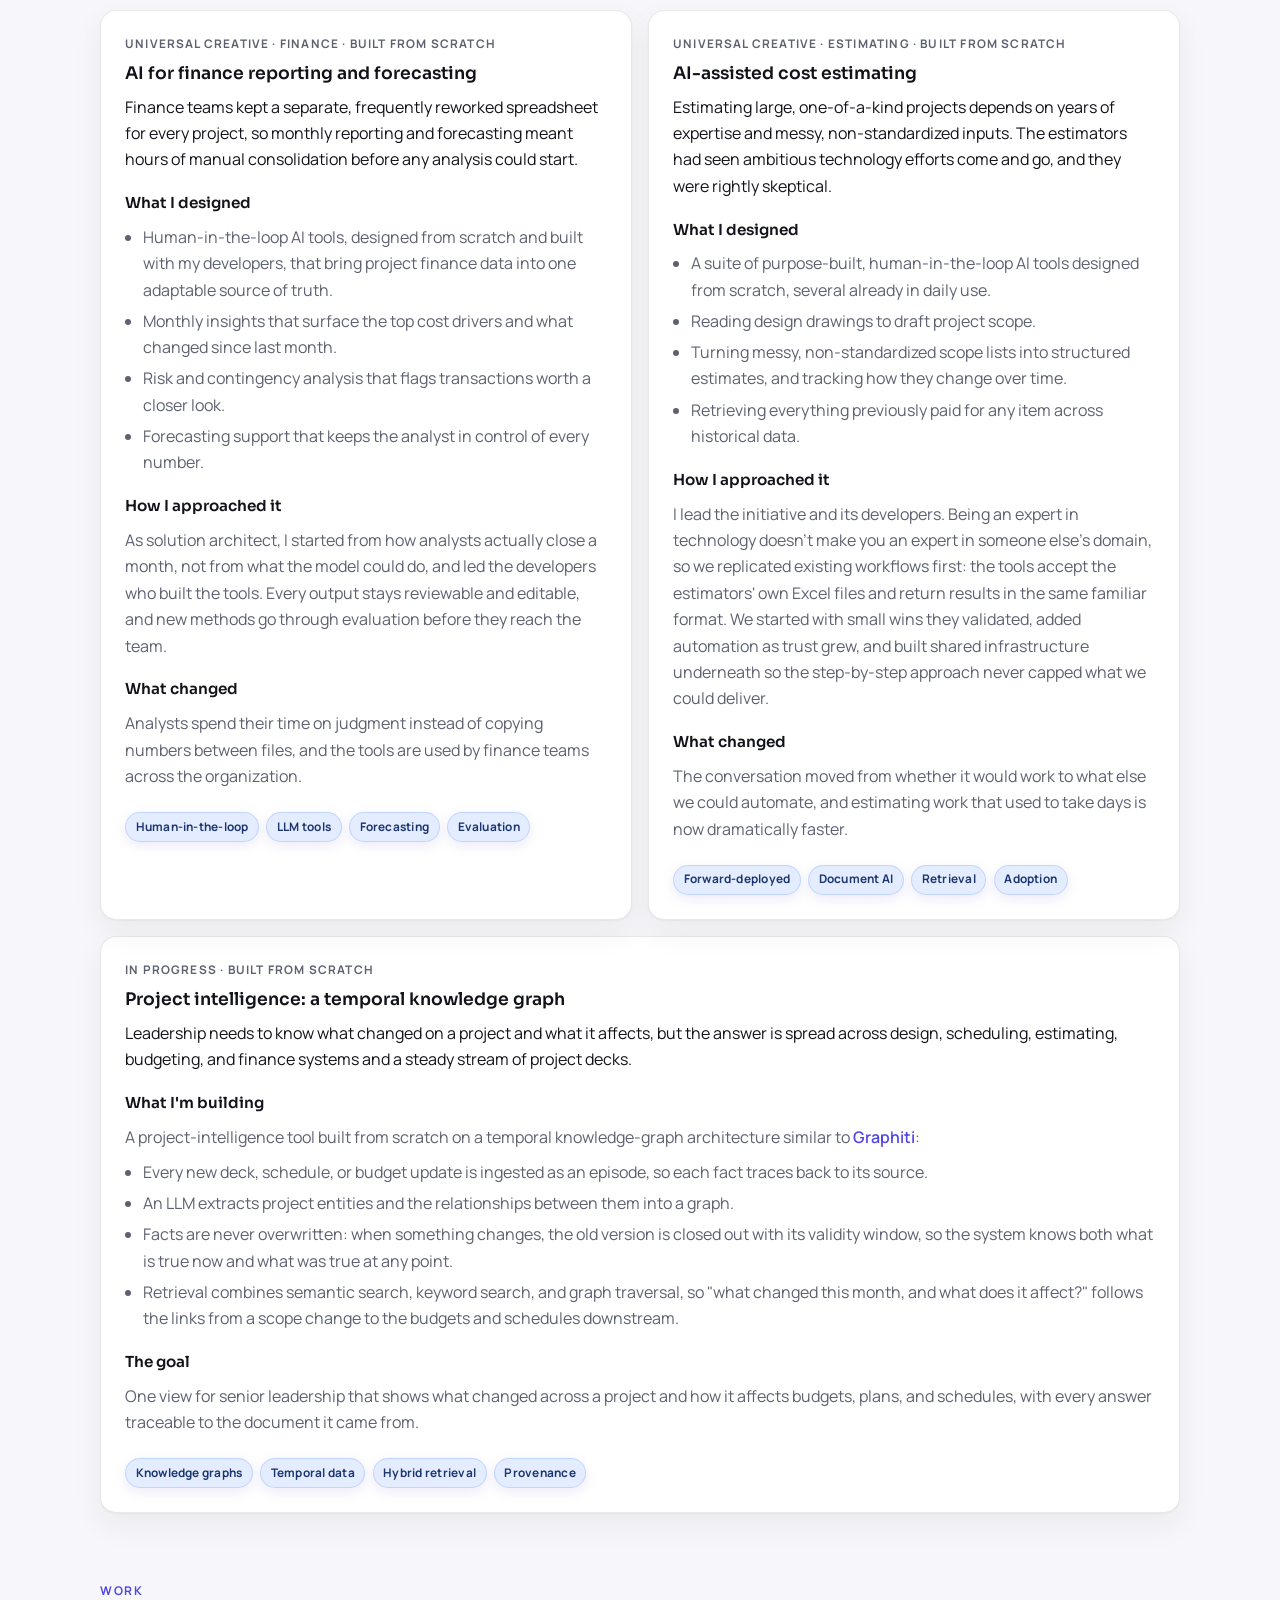
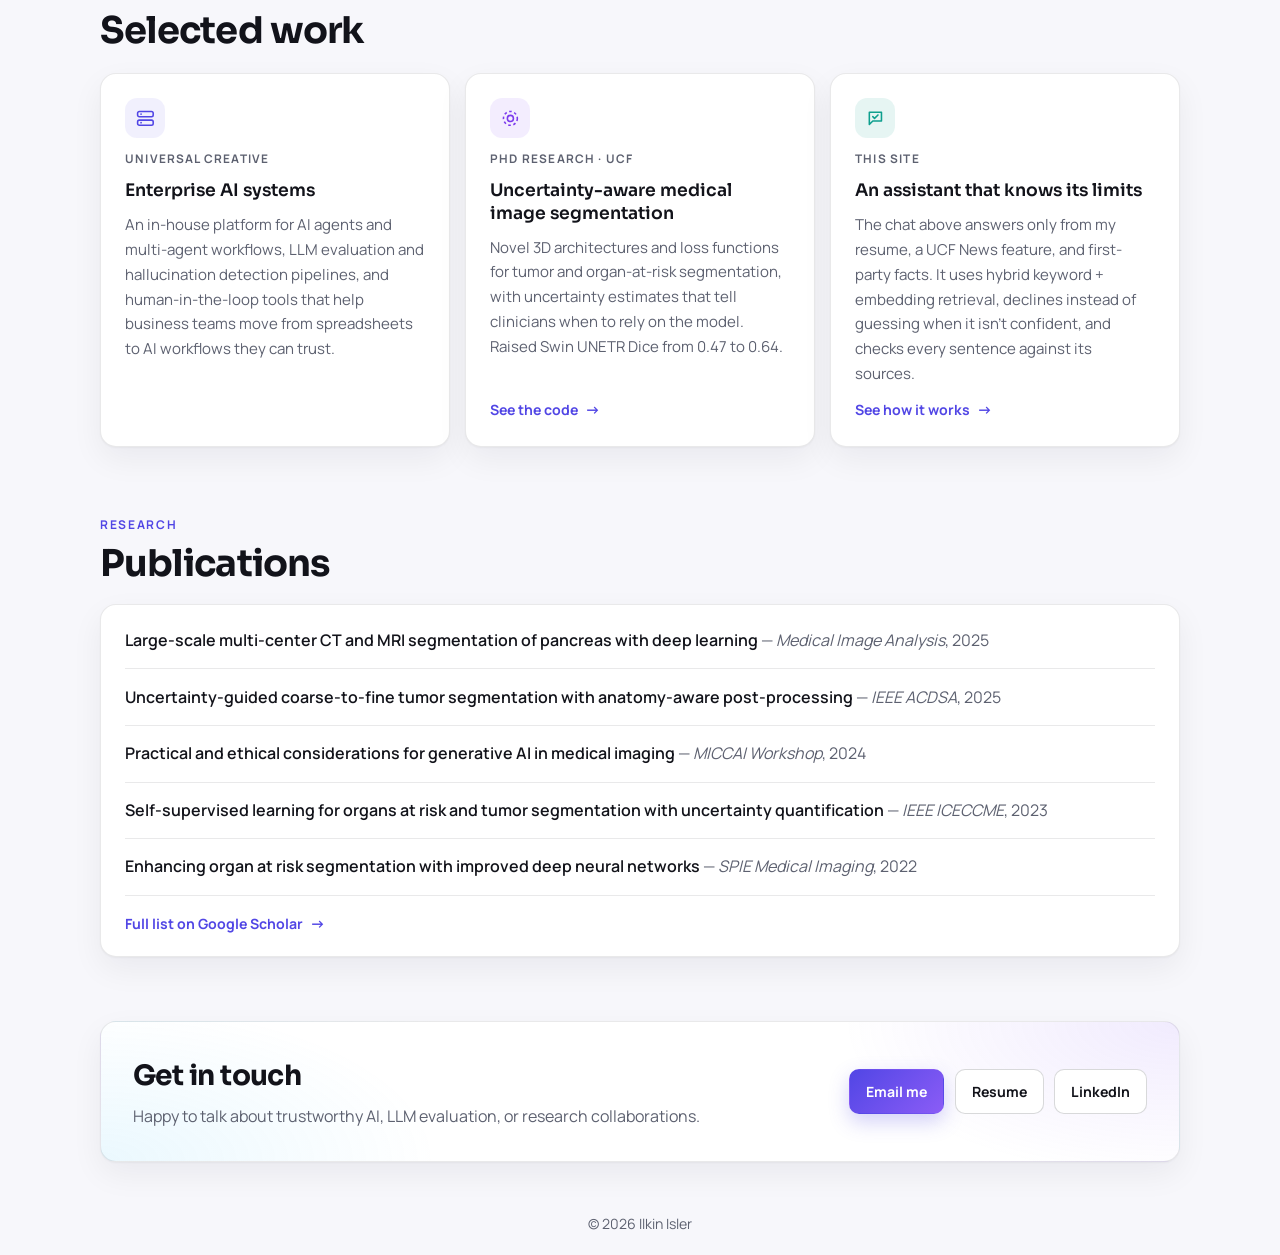
==== commit 5716198f: "Initiatives: designed vs. built wording; project intelligence sole engineer Co-Authored-By: Claude O" ====
--- a/index.html
+++ b/index.html
@@ -128,15 +128,15 @@
             <span class="feature-meta">Universal Creative &middot; Finance &middot; Built from scratch</span>
             <h3 class="feature-name">AI for finance reporting and forecasting</h3>
             <p class="case-intro">Finance teams kept a separate, frequently reworked spreadsheet for every project, so monthly reporting and forecasting meant hours of manual consolidation before any analysis could start.</p>
-            <h4>What I built</h4>
+            <h4>What I designed</h4>
             <ul>
-              <li>Human-in-the-loop AI tools, built from scratch, that bring project finance data into one adaptable source of truth.</li>
+              <li>Human-in-the-loop AI tools, designed from scratch and built with my developers, that bring project finance data into one adaptable source of truth.</li>
               <li>Monthly insights that surface the top cost drivers and what changed since last month.</li>
               <li>Risk and contingency analysis that flags transactions worth a closer look.</li>
               <li>Forecasting support that keeps the analyst in control of every number.</li>
             </ul>
             <h4>How I approached it</h4>
-            <p>I started from how analysts actually close a month, not from what the model could do. Every output stays reviewable and editable, and new methods go through evaluation before they reach the team.</p>
+            <p>As solution architect, I started from how analysts actually close a month, not from what the model could do, and led the developers who built the tools. Every output stays reviewable and editable, and new methods go through evaluation before they reach the team.</p>
             <h4>What changed</h4>
             <p>Analysts spend their time on judgment instead of copying numbers between files, and the tools are used by finance teams across the organization.</p>
             <div class="tag-row"><span class="tag">Human-in-the-loop</span><span class="tag">LLM tools</span><span class="tag">Forecasting</span><span class="tag">Evaluation</span></div>
@@ -146,9 +146,9 @@
             <span class="feature-meta">Universal Creative &middot; Estimating &middot; Built from scratch</span>
             <h3 class="feature-name">AI-assisted cost estimating</h3>
             <p class="case-intro">Estimating large, one-of-a-kind projects depends on years of expertise and messy, non-standardized inputs. The estimators had seen ambitious technology efforts come and go, and they were rightly skeptical.</p>
-            <h4>What I built</h4>
+            <h4>What I designed</h4>
             <ul>
-              <li>A suite of purpose-built, human-in-the-loop AI tools built from scratch, several already in daily use.</li>
+              <li>A suite of purpose-built, human-in-the-loop AI tools designed from scratch, several already in daily use.</li>
               <li>Reading design drawings to draft project scope.</li>
               <li>Turning messy, non-standardized scope lists into structured estimates, and tracking how they change over time.</li>
               <li>Retrieving everything previously paid for any item across historical data.</li>
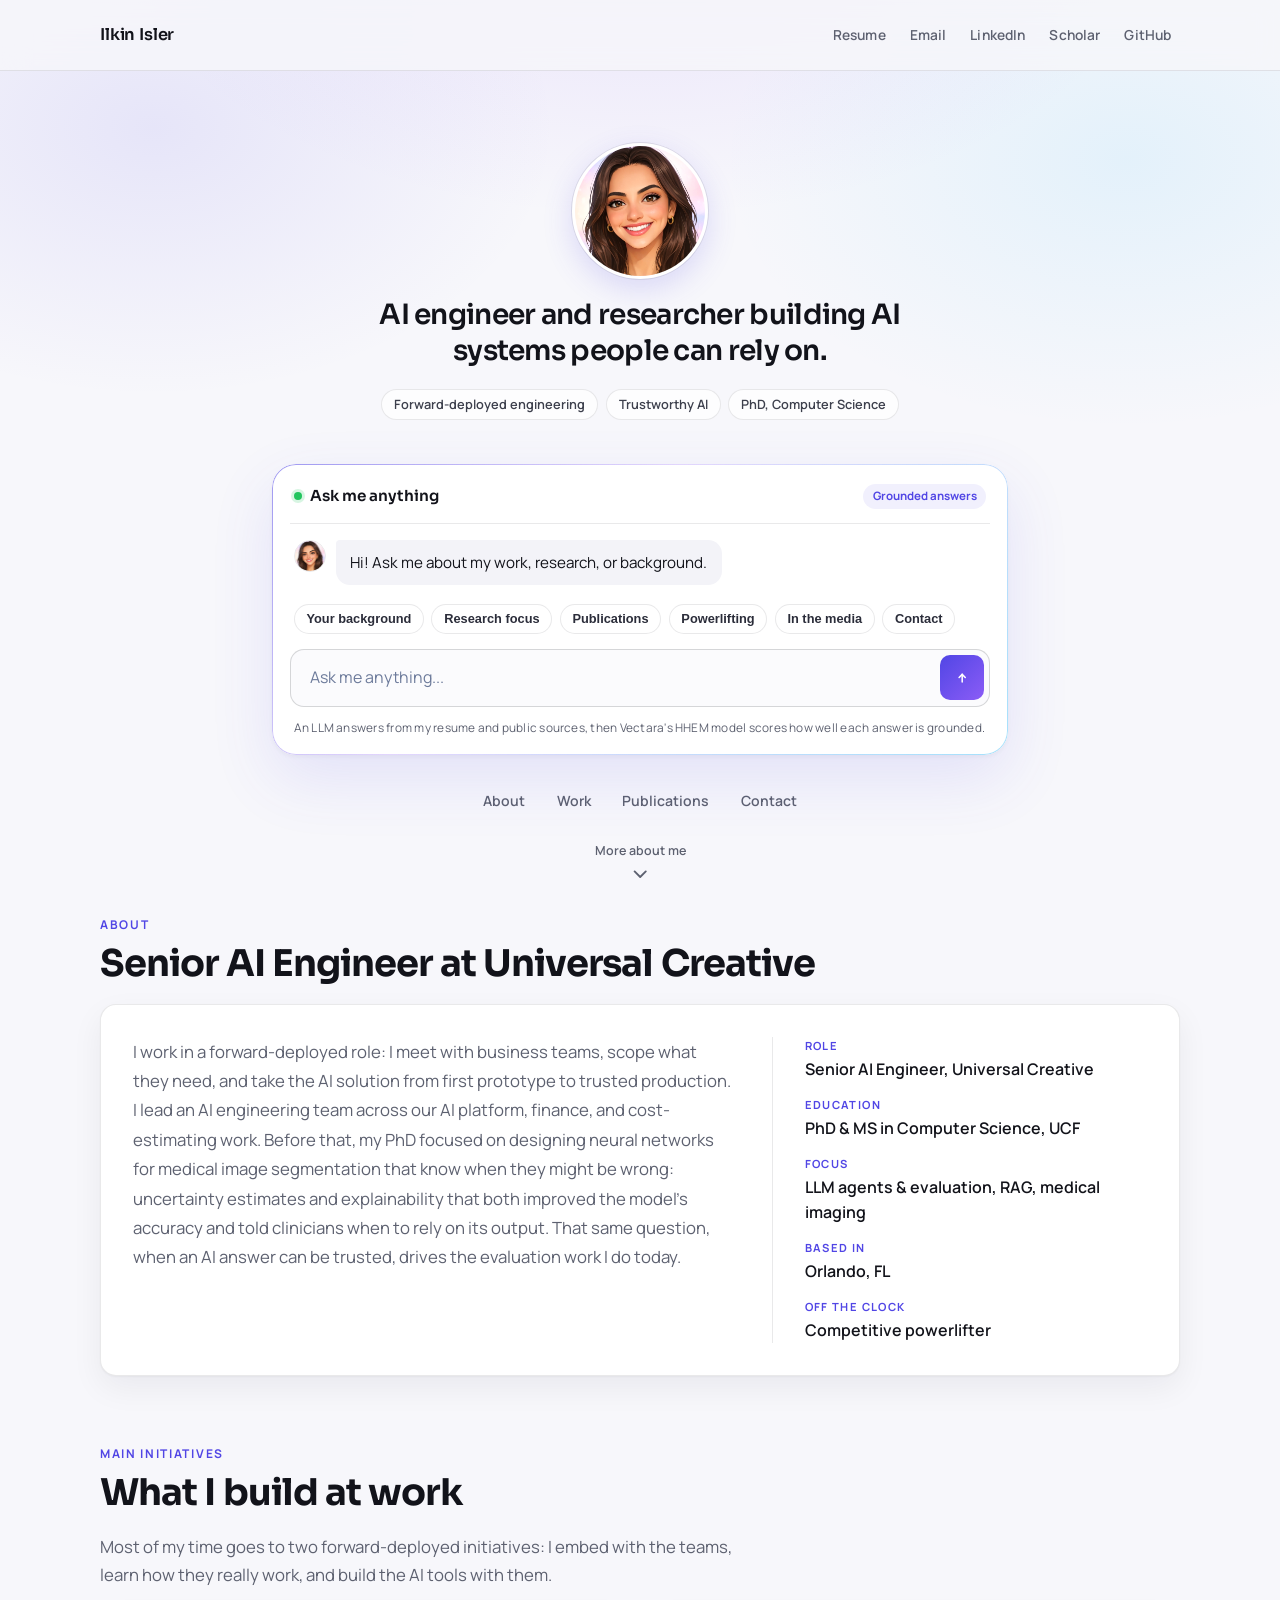
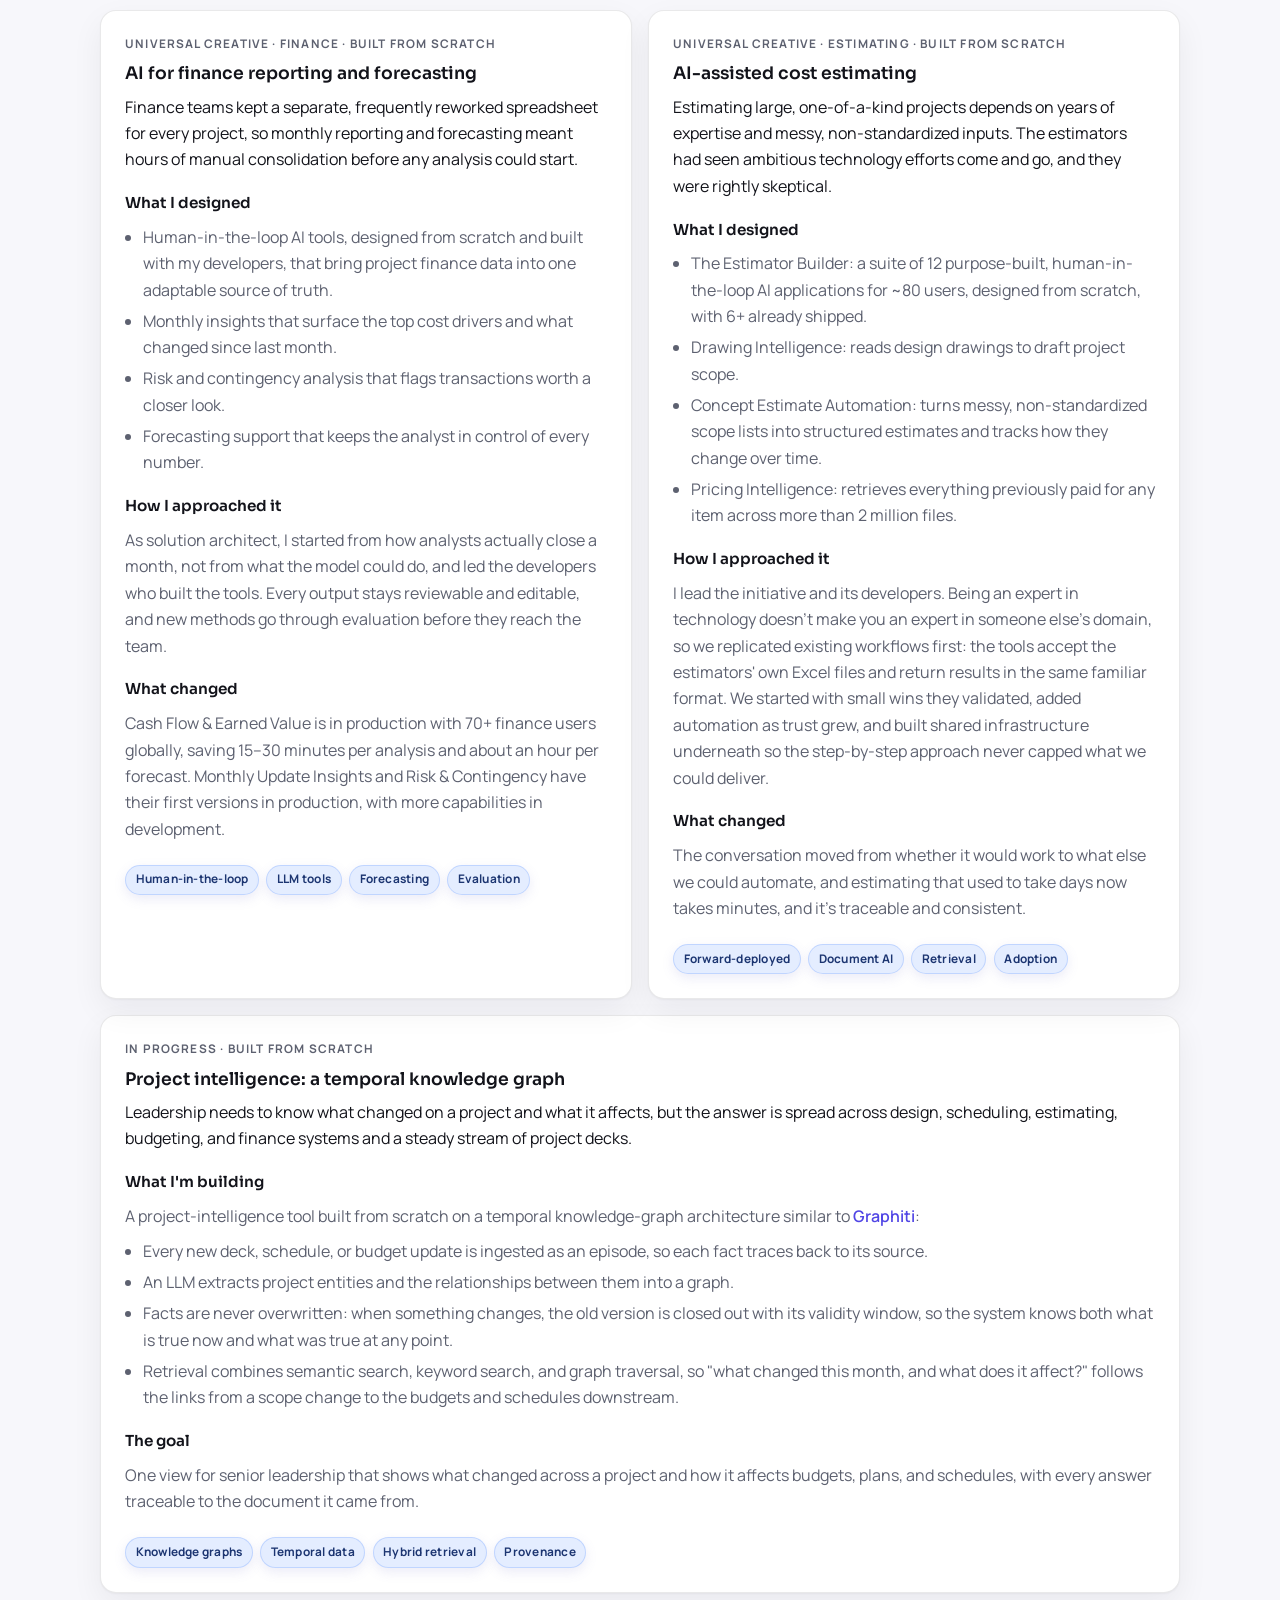
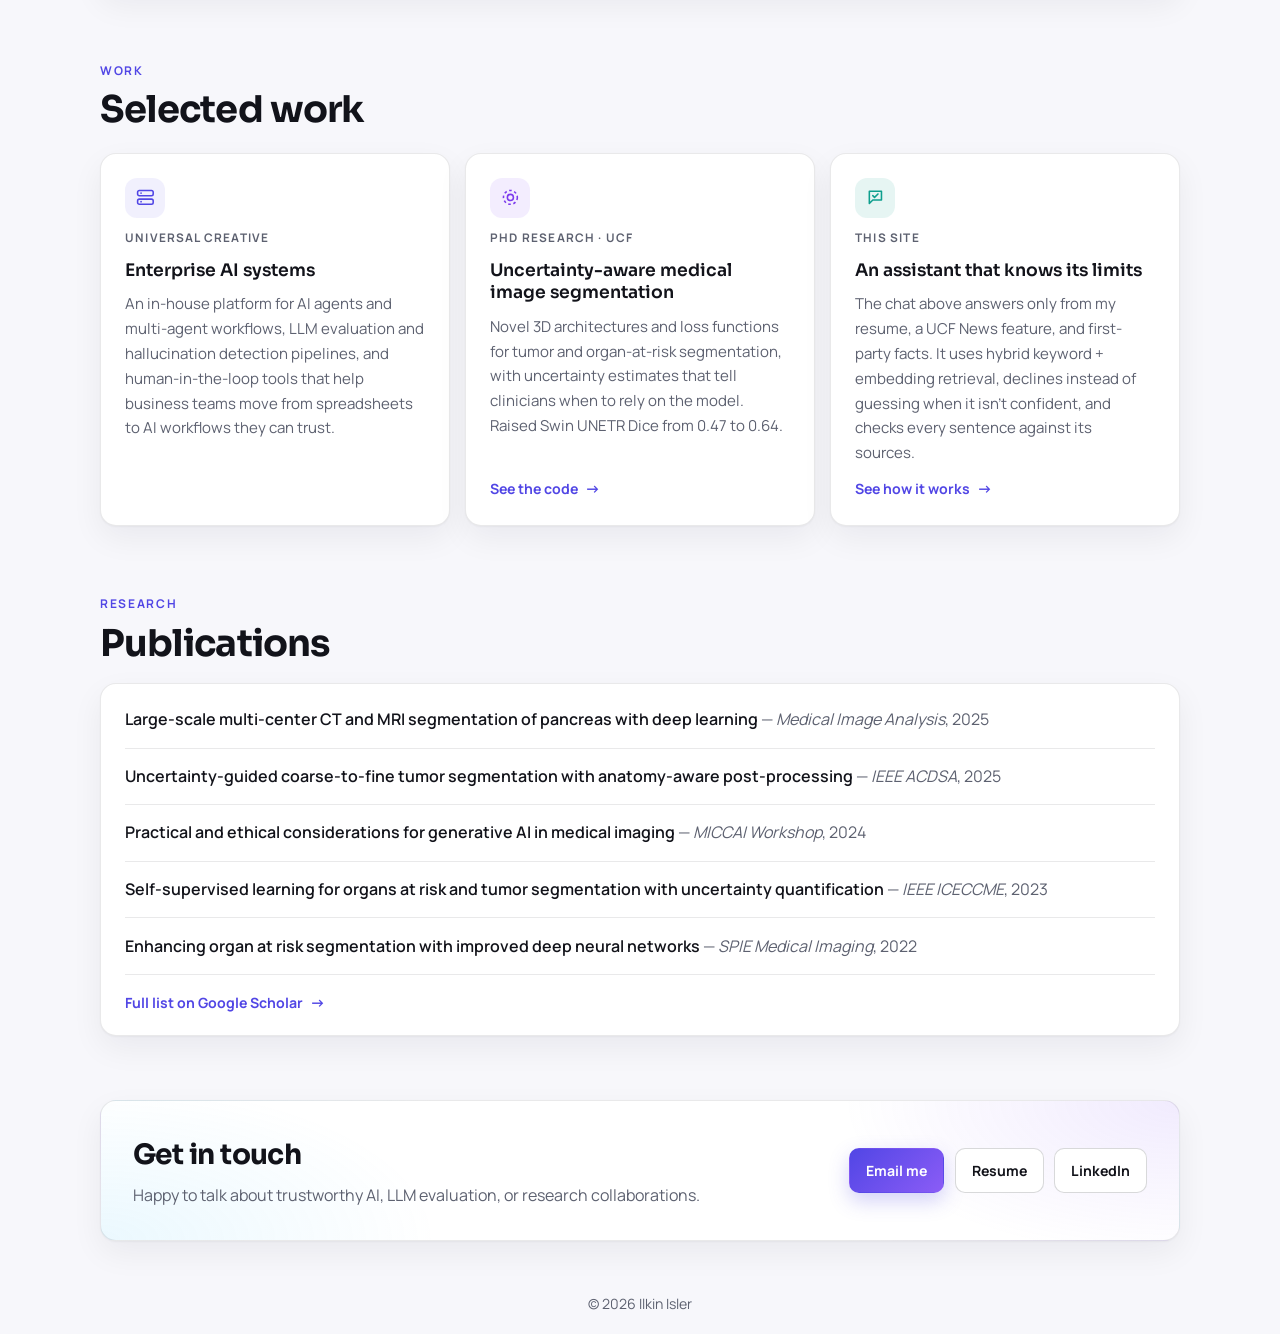
==== commit 471113ed: "Publish updated resume; finance and estimating case studies with names, numbers, and production stat" ====
--- a/index.html
+++ b/index.html
@@ -138,7 +138,7 @@
             <h4>How I approached it</h4>
             <p>As solution architect, I started from how analysts actually close a month, not from what the model could do, and led the developers who built the tools. Every output stays reviewable and editable, and new methods go through evaluation before they reach the team.</p>
             <h4>What changed</h4>
-            <p>Analysts spend their time on judgment instead of copying numbers between files, and the tools are used by finance teams across the organization.</p>
+            <p>Cash Flow &amp; Earned Value is in production with 70+ finance users globally, saving 15–30 minutes per analysis and about an hour per forecast. Monthly Update Insights and Risk &amp; Contingency have their first versions in production, with more capabilities in development.</p>
             <div class="tag-row"><span class="tag">Human-in-the-loop</span><span class="tag">LLM tools</span><span class="tag">Forecasting</span><span class="tag">Evaluation</span></div>
           </article>
 
@@ -148,15 +148,15 @@
             <p class="case-intro">Estimating large, one-of-a-kind projects depends on years of expertise and messy, non-standardized inputs. The estimators had seen ambitious technology efforts come and go, and they were rightly skeptical.</p>
             <h4>What I designed</h4>
             <ul>
-              <li>A suite of purpose-built, human-in-the-loop AI tools designed from scratch, several already in daily use.</li>
-              <li>Reading design drawings to draft project scope.</li>
-              <li>Turning messy, non-standardized scope lists into structured estimates, and tracking how they change over time.</li>
-              <li>Retrieving everything previously paid for any item across historical data.</li>
+              <li>The Estimator Builder: a suite of 12 purpose-built, human-in-the-loop AI applications for ~80 users, designed from scratch, with 6+ already shipped.</li>
+              <li>Drawing Intelligence: reads design drawings to draft project scope.</li>
+              <li>Concept Estimate Automation: turns messy, non-standardized scope lists into structured estimates and tracks how they change over time.</li>
+              <li>Pricing Intelligence: retrieves everything previously paid for any item across more than 2 million files.</li>
             </ul>
             <h4>How I approached it</h4>
             <p>I lead the initiative and its developers. Being an expert in technology doesn't make you an expert in someone else's domain, so we replicated existing workflows first: the tools accept the estimators' own Excel files and return results in the same familiar format. We started with small wins they validated, added automation as trust grew, and built shared infrastructure underneath so the step-by-step approach never capped what we could deliver.</p>
             <h4>What changed</h4>
-            <p>The conversation moved from whether it would work to what else we could automate, and estimating work that used to take days is now dramatically faster.</p>
+            <p>The conversation moved from whether it would work to what else we could automate, and estimating that used to take days now takes minutes, and it's traceable and consistent.</p>
             <div class="tag-row"><span class="tag">Forward-deployed</span><span class="tag">Document AI</span><span class="tag">Retrieval</span><span class="tag">Adoption</span></div>
           </article>
         </div>
